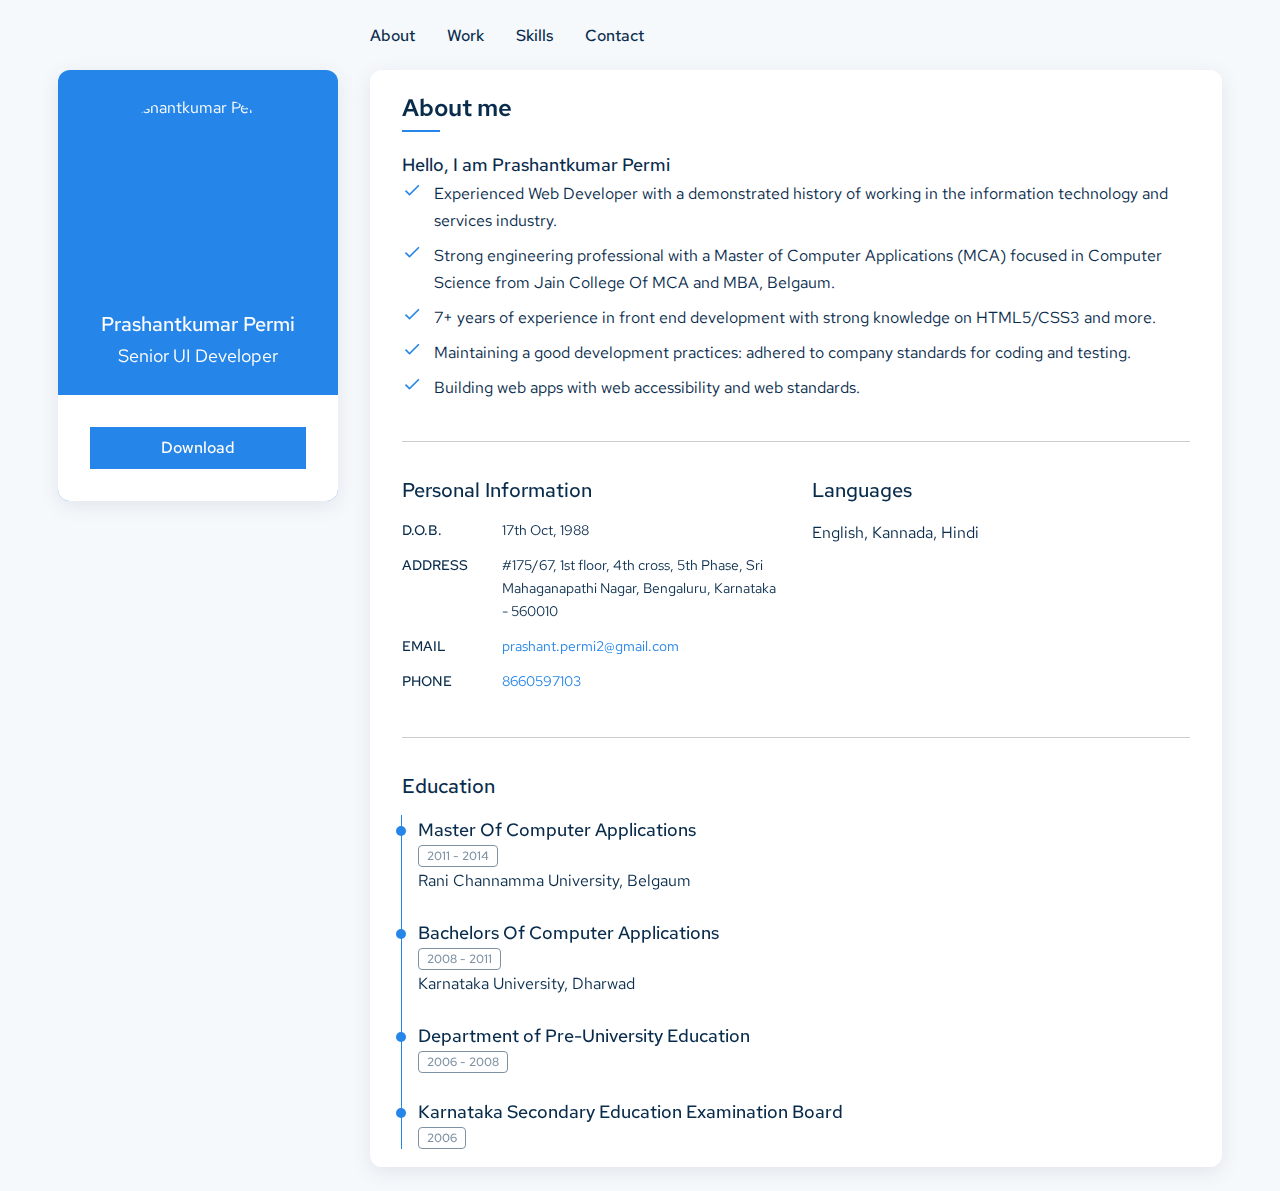
==== index.html @ 43761451 "Portfolio website" ====
<!DOCTYPE html><html><head><meta name="viewport" content="width=device-width"/><meta charSet="utf-8"/><title>Home</title><meta name="next-head-count" content="3"/><link rel="icon" type="image/x-icon" href="https://via.placeholder.com/150.png?text=PP"/><link rel="preload" href="/_next/static/css/fc2f9a9418432ce2.css" as="style"/><link rel="stylesheet" href="/_next/static/css/fc2f9a9418432ce2.css" data-n-g=""/><noscript data-n-css=""></noscript><script defer="" nomodule="" src="/_next/static/chunks/polyfills-5cd94c89d3acac5f.js"></script><script src="/_next/static/chunks/webpack-69bfa6990bb9e155.js" defer=""></script><script src="/_next/static/chunks/framework-5f4595e5518b5600.js" defer=""></script><script src="/_next/static/chunks/main-85094a9128cab0b1.js" defer=""></script><script src="/_next/static/chunks/pages/_app-94eb8e727ad892a1.js" defer=""></script><script src="/_next/static/chunks/247-052f48b142fa77ad.js" defer=""></script><script src="/_next/static/chunks/pages/index-63e2cf2061f1f443.js" defer=""></script><script src="/_next/static/9OXzo9CX_UOfMWnDwP5NI/_buildManifest.js" defer=""></script><script src="/_next/static/9OXzo9CX_UOfMWnDwP5NI/_ssgManifest.js" defer=""></script><script src="/_next/static/9OXzo9CX_UOfMWnDwP5NI/_middlewareManifest.js" defer=""></script><style data-fela-rehydration="111" data-fela-type="RULE">.a{max-width:1196px}.b{margin:0 auto 36px}.c{width:100%}.d{padding:0px 16px}.e{min-height:70px}.f{margin-bottom:24px}.i{display:-webkit-box;display:-webkit-flex;display:-ms-flexbox;display:flex}.j{flex-direction:column}.k{-webkit-align-items:center;-ms-flex-item-align-items:center;align-items:center}.l{overflow-x:auto}.m{padding-top:16px}.n{padding-bottom:16px}.q> li:not(:last-child){margin-right:32px}.r{font-family:'Red Hat Text', sans-serif}.s{font-weight:500}.t{font-size:16px}.u{line-height:27px}.v{flex-wrap:wrap}.w{height:100%}.x{-webkit-align-items:flex-start;-ms-flex-item-align-items:start;align-items:flex-start}.y{position:-webkit-sticky;position:sticky}.z{top:18px}.ab{-webkit-background-color:#2685E8;background-color:#2685E8}.ac{color:#ffffff}.ae{padding:24px 0 0}.af{border-radius:12px}.ag{box-shadow:0 5px 20px 0 rgb(69 67 96 / 10%)}.ah{position:relative}.ai{border-radius:50%}.aj{overflow:hidden}.ak{width:190px}.al{height:190px}.am> img{width:100%}.an> img{height:100%}.ao> img{object-fit:contain}.ap{display:inline-block}.aq{margin-top:24px}.ar{font-size:20px}.as{line-height:33px}.at{font-weight:400}.au{font-size:18px}.av{line-height:30px}.aw{-webkit-background-color:#ffffff;background-color:#ffffff}.ax{color:inherit}.ay{padding:32px}.az{border-radius:0 0 12px 12px}.ba{flex-direction:row}.bb{justify-content:center}.bc{cursor:pointer}.bd{height:42px}.be{line-height:42px}.bg{-webkit-box-flex-basis:250px;-webkit-flex-basis:250px;-ms-flex-basis:250px;flex-basis:250px}.bh{margin-bottom:18px}.bi{padding-bottom:4px}.bj:before{content:" "}.bk:before{position:absolute}.bl:before{height:2px}.bm:before{bottom:0}.bn:before{width:38px}.bo:before{background:#2685E8}.bp{padding:18px 32px}.bq{-webkit-flex:1;-ms-flex:1;flex:1}.br{font-weight:600}.bs{font-size:24px}.bt{line-height:40px}.bu> div{width:100%}.bv> div:last-child{margin-top:16px}.ca{padding:0px 0px 8px}.cb{padding-right:12px}.cc{border:0}.cd{border-top-width:1px}.ce{border-top-style:solid}.cf{border-top-color:#ccc}.cg{margin:32px 0}.ch{width:100px}.ci{text-transform:uppercase}.cj{margin-bottom:12px}.ck{font-size:14px}.cl{line-height:23px}.cm{color:#2685E8}.cn:before{content:""}.co:before{left:-1px}.cp:before{-webkit-background-color:#2685E8;background-color:#2685E8}.cq:before{width:1px}.cr:before{height:100%}.cs:not(:last-child){padding-bottom:24px}.ct{padding-left:16px}.cu:before{top:11px}.cv:before{left:-6px}.cw:before{border-radius:50%}.cx:before{width:10px}.cy:before{height:10px}.cz{padding:0px 8px}.da{border-width:1px}.db{border-style:solid}.dc{border-color:#7F92A4}.dd{color:#7F92A4}.de{border-radius:4px}.df{margin-right:auto}.dg{font-size:12px}.dh{line-height:20px}.bf:hover{-webkit-background-color:#1C6ABB;background-color:#1C6ABB}</style><style media="(min-width: 1024px)" data-fela-rehydration="111" data-fela-type="RULE">.g{width:280px}.h{margin-right:32px}.o{margin-left:280px}.p{padding-left:32px}.bw> div{width:50%}.bx> div:first-child{padding-right:16px}.by> div:last-child{padding-left:16px}.bz> div:last-child{margin-top:0px}</style></head><body><div id="__next" data-reactroot=""><div class="a b c d i j"><header class="e i k"><nav class="c l m n o p i"><ul class="c q i"><li class="i"><a class="r s t u" href="/">About</a></li><li class="i"><a class="r s t u" href="/work">Work</a></li><li class="i"><a class="r s t u" href="/skills">Skills</a></li><li class="i"><a class="r s t u" href="/contact">Contact</a></li></ul></nav></header><main class="i v w"><aside class="c f g h i x"><div class="r ab ac ae af ag t u y z c i j k"><span class="ah ai aj ak al am an ao ap" title="Prashantkumar Permi"><img src="https://via.placeholder.com/150.png?text=PP" alt="Prashantkumar Permi"/></span><div class="r s aq ar as">Prashantkumar Permi</div><div class="r at f au av">Senior UI Developer</div><div class="r aw ax ay az c t u i ba bb"><button class="ap r s bc ab ac d bd be bf bg">Download</button></div></div></aside><div class="r aw ax bp af f bq ag t u i j"><div class="ah bh bi bj bk bl bm bn bo r br bs bt">About me</div><div class="r s au av">Hello, I am Prashantkumar Permi</div><div class="ca i j x"><div class="i x"><div class="cb i"><span style="box-sizing:border-box;display:inline-block;overflow:hidden;width:20px;height:20px;background:none;opacity:1;border:0;margin:0;padding:0;position:relative"><img alt="" src="[data-uri]" decoding="async" data-nimg="fixed" style="position:absolute;top:0;left:0;bottom:0;right:0;box-sizing:border-box;padding:0;border:none;margin:auto;display:block;width:0;height:0;min-width:100%;max-width:100%;min-height:100%;max-height:100%"/><noscript><img alt="" srcSet="/check.svg?w=32&amp;q=75 1x, /check.svg?w=48&amp;q=75 2x" src="/check.svg?w=48&amp;q=75" decoding="async" data-nimg="fixed" style="position:absolute;top:0;left:0;bottom:0;right:0;box-sizing:border-box;padding:0;border:none;margin:auto;display:block;width:0;height:0;min-width:100%;max-width:100%;min-height:100%;max-height:100%" loading="lazy"/></noscript></span></div><div class="r at t u">Experienced Web Developer with a demonstrated history of working in the information technology and services industry.</div></div></div><div class="ca i j x"><div class="i x"><div class="cb i"><span style="box-sizing:border-box;display:inline-block;overflow:hidden;width:20px;height:20px;background:none;opacity:1;border:0;margin:0;padding:0;position:relative"><img alt="" src="[data-uri]" decoding="async" data-nimg="fixed" style="position:absolute;top:0;left:0;bottom:0;right:0;box-sizing:border-box;padding:0;border:none;margin:auto;display:block;width:0;height:0;min-width:100%;max-width:100%;min-height:100%;max-height:100%"/><noscript><img alt="" srcSet="/check.svg?w=32&amp;q=75 1x, /check.svg?w=48&amp;q=75 2x" src="/check.svg?w=48&amp;q=75" decoding="async" data-nimg="fixed" style="position:absolute;top:0;left:0;bottom:0;right:0;box-sizing:border-box;padding:0;border:none;margin:auto;display:block;width:0;height:0;min-width:100%;max-width:100%;min-height:100%;max-height:100%" loading="lazy"/></noscript></span></div><div class="r at t u">Strong engineering professional with a Master of Computer Applications (MCA) focused in Computer Science from Jain College Of MCA and MBA, Belgaum.</div></div></div><div class="ca i j x"><div class="i x"><div class="cb i"><span style="box-sizing:border-box;display:inline-block;overflow:hidden;width:20px;height:20px;background:none;opacity:1;border:0;margin:0;padding:0;position:relative"><img alt="" src="[data-uri]" decoding="async" data-nimg="fixed" style="position:absolute;top:0;left:0;bottom:0;right:0;box-sizing:border-box;padding:0;border:none;margin:auto;display:block;width:0;height:0;min-width:100%;max-width:100%;min-height:100%;max-height:100%"/><noscript><img alt="" srcSet="/check.svg?w=32&amp;q=75 1x, /check.svg?w=48&amp;q=75 2x" src="/check.svg?w=48&amp;q=75" decoding="async" data-nimg="fixed" style="position:absolute;top:0;left:0;bottom:0;right:0;box-sizing:border-box;padding:0;border:none;margin:auto;display:block;width:0;height:0;min-width:100%;max-width:100%;min-height:100%;max-height:100%" loading="lazy"/></noscript></span></div><div class="r at t u">7+ years of experience in front end development with strong knowledge on HTML5/CSS3 and <a href="/#">more.</a></div></div></div><div class="ca i j x"><div class="i x"><div class="cb i"><span style="box-sizing:border-box;display:inline-block;overflow:hidden;width:20px;height:20px;background:none;opacity:1;border:0;margin:0;padding:0;position:relative"><img alt="" src="[data-uri]" decoding="async" data-nimg="fixed" style="position:absolute;top:0;left:0;bottom:0;right:0;box-sizing:border-box;padding:0;border:none;margin:auto;display:block;width:0;height:0;min-width:100%;max-width:100%;min-height:100%;max-height:100%"/><noscript><img alt="" srcSet="/check.svg?w=32&amp;q=75 1x, /check.svg?w=48&amp;q=75 2x" src="/check.svg?w=48&amp;q=75" decoding="async" data-nimg="fixed" style="position:absolute;top:0;left:0;bottom:0;right:0;box-sizing:border-box;padding:0;border:none;margin:auto;display:block;width:0;height:0;min-width:100%;max-width:100%;min-height:100%;max-height:100%" loading="lazy"/></noscript></span></div><div class="r at t u">Maintaining a good development practices: adhered to company standards for coding and testing.</div></div></div><div class="ca i j x"><div class="i x"><div class="cb i"><span style="box-sizing:border-box;display:inline-block;overflow:hidden;width:20px;height:20px;background:none;opacity:1;border:0;margin:0;padding:0;position:relative"><img alt="" src="[data-uri]" decoding="async" data-nimg="fixed" style="position:absolute;top:0;left:0;bottom:0;right:0;box-sizing:border-box;padding:0;border:none;margin:auto;display:block;width:0;height:0;min-width:100%;max-width:100%;min-height:100%;max-height:100%"/><noscript><img alt="" srcSet="/check.svg?w=32&amp;q=75 1x, /check.svg?w=48&amp;q=75 2x" src="/check.svg?w=48&amp;q=75" decoding="async" data-nimg="fixed" style="position:absolute;top:0;left:0;bottom:0;right:0;box-sizing:border-box;padding:0;border:none;margin:auto;display:block;width:0;height:0;min-width:100%;max-width:100%;min-height:100%;max-height:100%" loading="lazy"/></noscript></span></div><div class="r at t u">Building web apps with web accessibility and web standards.</div></div></div><hr class="cc cd ce cf c cg"/><div class="ah bu bv bw bx by bz i v"><div class="i j"><div class="r s cj ar as">Personal Information</div><div class="i cj"><div class="ch ci r s ck cl">D.O.B.</div><div class="bq r at ck cl">17th Oct, 1988</div></div><div class="i cj"><div class="ch ci r s ck cl">Address</div><address class="bq r at ck cl">#175/67, 1st floor, 4th cross, 5th Phase, Sri Mahaganapathi Nagar, Bengaluru, Karnataka - 560010</address></div><div class="i cj"><div class="ch ci r s ck cl">Email</div><a href="mailto:prashant.permi2@gmail.com" class="r cm"><div class="bq r at ck cl">prashant.permi2@gmail.com</div></a></div><div class="i cj"><div class="ch ci r s ck cl">Phone</div><a href="tel:8660597103" class="r cm"><div class="bq r at ck cl">8660597103</div></a></div></div><div class="i j"><div class="r s cj ar as">Languages</div><div class="i j cj"><div class="r at t u">English, Kannada, Hindi</div></div></div></div><hr class="cc cd ce cf c cg"/><div class="r s cj ar as">Education</div><div class="ah cn bk co cp cq cr cs"><div class="r ah ct cn cu cp bk cv cw cx cy"><div class="i j"><div class="r s au av">Master Of Computer Applications</div><div class="cz da db dc dd de df i"><div class="r s dg dh">2011 - 2014</div></div></div></div><div class="ah ct"><div class="r at t u">Rani Channamma University, Belgaum</div></div></div><div class="ah cn bk co cp cq cr cs"><div class="r ah ct cn cu cp bk cv cw cx cy"><div class="i j"><div class="r s au av">Bachelors Of Computer Applications</div><div class="cz da db dc dd de df i"><div class="r s dg dh">2008 - 2011</div></div></div></div><div class="ah ct"><div class="r at t u">Karnataka University, Dharwad</div></div></div><div class="ah cn bk co cp cq cr cs"><div class="r ah ct cn cu cp bk cv cw cx cy"><div class="i j"><div class="r s au av">Department of Pre-University Education</div><div class="cz da db dc dd de df i"><div class="r s dg dh">2006 - 2008</div></div></div></div></div><div class="ah cn bk co cp cq cr cs"><div class="r ah ct cn cu cp bk cv cw cx cy"><div class="i j"><div class="r s au av">Karnataka Secondary Education Examination Board</div><div class="cz da db dc dd de df i"><div class="r s dg dh">2006</div></div></div></div></div></div></main></div></div><script id="__NEXT_DATA__" type="application/json">{"props":{"pageProps":{}},"page":"/","query":{},"buildId":"9OXzo9CX_UOfMWnDwP5NI","nextExport":true,"autoExport":true,"isFallback":false,"scriptLoader":[]}</script></body></html>
---- _next/static/css/fc2f9a9418432ce2.css ----
#__next,body,html{height:100%}body{background-color:#f5f9fc;color:#092c4c}a{color:inherit;text-decoration:none}*{box-sizing:border-box}
---- _next/static/css/fc2f9a9418432ce2.css ----
#__next,body,html{height:100%}body{background-color:#f5f9fc;color:#092c4c}a{color:inherit;text-decoration:none}*{box-sizing:border-box}
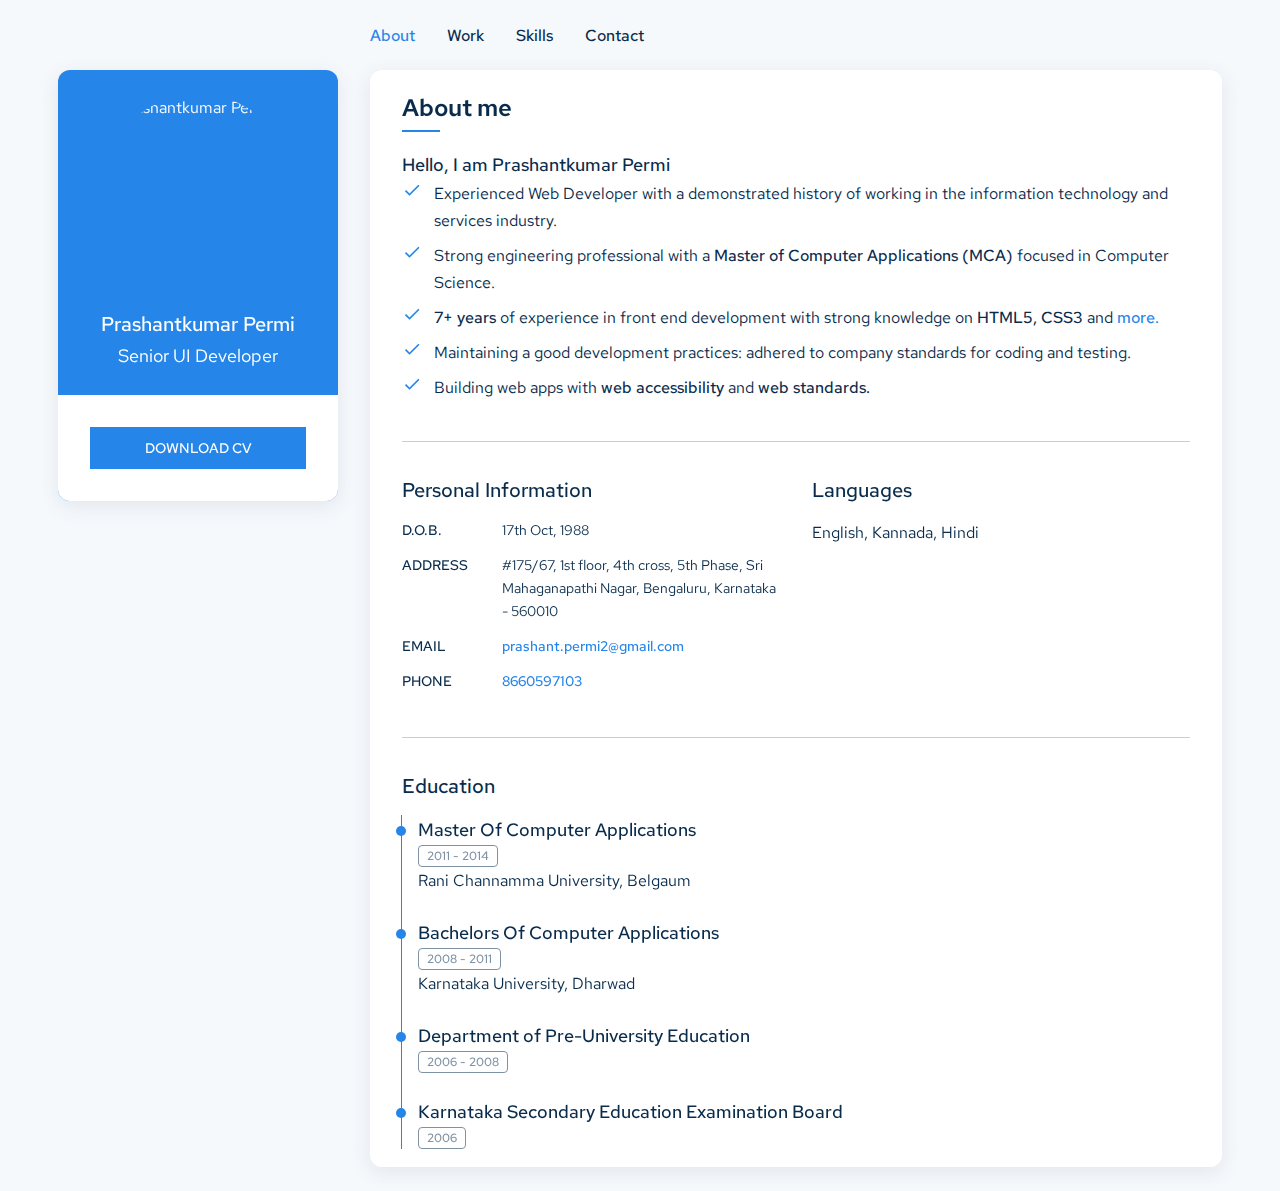
==== commit 980a2ddb: "UI changes" ====
--- a/index.html
+++ b/index.html
@@ -1 +1 @@
-<!DOCTYPE html><html><head><meta name="viewport" content="width=device-width"/><meta charSet="utf-8"/><title>Home</title><meta name="next-head-count" content="3"/><link rel="icon" type="image/x-icon" href="https://via.placeholder.com/150.png?text=PP"/><link rel="preload" href="/_next/static/css/fc2f9a9418432ce2.css" as="style"/><link rel="stylesheet" href="/_next/static/css/fc2f9a9418432ce2.css" data-n-g=""/><noscript data-n-css=""></noscript><script defer="" nomodule="" src="/_next/static/chunks/polyfills-5cd94c89d3acac5f.js"></script><script src="/_next/static/chunks/webpack-69bfa6990bb9e155.js" defer=""></script><script src="/_next/static/chunks/framework-5f4595e5518b5600.js" defer=""></script><script src="/_next/static/chunks/main-85094a9128cab0b1.js" defer=""></script><script src="/_next/static/chunks/pages/_app-94eb8e727ad892a1.js" defer=""></script><script src="/_next/static/chunks/247-052f48b142fa77ad.js" defer=""></script><script src="/_next/static/chunks/pages/index-63e2cf2061f1f443.js" defer=""></script><script src="/_next/static/9OXzo9CX_UOfMWnDwP5NI/_buildManifest.js" defer=""></script><script src="/_next/static/9OXzo9CX_UOfMWnDwP5NI/_ssgManifest.js" defer=""></script><script src="/_next/static/9OXzo9CX_UOfMWnDwP5NI/_middlewareManifest.js" defer=""></script><style data-fela-rehydration="111" data-fela-type="RULE">.a{max-width:1196px}.b{margin:0 auto 36px}.c{width:100%}.d{padding:0px 16px}.e{min-height:70px}.f{margin-bottom:24px}.i{display:-webkit-box;display:-webkit-flex;display:-ms-flexbox;display:flex}.j{flex-direction:column}.k{-webkit-align-items:center;-ms-flex-item-align-items:center;align-items:center}.l{overflow-x:auto}.m{padding-top:16px}.n{padding-bottom:16px}.q> li:not(:last-child){margin-right:32px}.r{font-family:'Red Hat Text', sans-serif}.s{font-weight:500}.t{font-size:16px}.u{line-height:27px}.v{flex-wrap:wrap}.w{height:100%}.x{-webkit-align-items:flex-start;-ms-flex-item-align-items:start;align-items:flex-start}.y{position:-webkit-sticky;position:sticky}.z{top:18px}.ab{-webkit-background-color:#2685E8;background-color:#2685E8}.ac{color:#ffffff}.ae{padding:24px 0 0}.af{border-radius:12px}.ag{box-shadow:0 5px 20px 0 rgb(69 67 96 / 10%)}.ah{position:relative}.ai{border-radius:50%}.aj{overflow:hidden}.ak{width:190px}.al{height:190px}.am> img{width:100%}.an> img{height:100%}.ao> img{object-fit:contain}.ap{display:inline-block}.aq{margin-top:24px}.ar{font-size:20px}.as{line-height:33px}.at{font-weight:400}.au{font-size:18px}.av{line-height:30px}.aw{-webkit-background-color:#ffffff;background-color:#ffffff}.ax{color:inherit}.ay{padding:32px}.az{border-radius:0 0 12px 12px}.ba{flex-direction:row}.bb{justify-content:center}.bc{cursor:pointer}.bd{height:42px}.be{line-height:42px}.bg{-webkit-box-flex-basis:250px;-webkit-flex-basis:250px;-ms-flex-basis:250px;flex-basis:250px}.bh{margin-bottom:18px}.bi{padding-bottom:4px}.bj:before{content:" "}.bk:before{position:absolute}.bl:before{height:2px}.bm:before{bottom:0}.bn:before{width:38px}.bo:before{background:#2685E8}.bp{padding:18px 32px}.bq{-webkit-flex:1;-ms-flex:1;flex:1}.br{font-weight:600}.bs{font-size:24px}.bt{line-height:40px}.bu> div{width:100%}.bv> div:last-child{margin-top:16px}.ca{padding:0px 0px 8px}.cb{padding-right:12px}.cc{border:0}.cd{border-top-width:1px}.ce{border-top-style:solid}.cf{border-top-color:#ccc}.cg{margin:32px 0}.ch{width:100px}.ci{text-transform:uppercase}.cj{margin-bottom:12px}.ck{font-size:14px}.cl{line-height:23px}.cm{color:#2685E8}.cn:before{content:""}.co:before{left:-1px}.cp:before{-webkit-background-color:#2685E8;background-color:#2685E8}.cq:before{width:1px}.cr:before{height:100%}.cs:not(:last-child){padding-bottom:24px}.ct{padding-left:16px}.cu:before{top:11px}.cv:before{left:-6px}.cw:before{border-radius:50%}.cx:before{width:10px}.cy:before{height:10px}.cz{padding:0px 8px}.da{border-width:1px}.db{border-style:solid}.dc{border-color:#7F92A4}.dd{color:#7F92A4}.de{border-radius:4px}.df{margin-right:auto}.dg{font-size:12px}.dh{line-height:20px}.bf:hover{-webkit-background-color:#1C6ABB;background-color:#1C6ABB}</style><style media="(min-width: 1024px)" data-fela-rehydration="111" data-fela-type="RULE">.g{width:280px}.h{margin-right:32px}.o{margin-left:280px}.p{padding-left:32px}.bw> div{width:50%}.bx> div:first-child{padding-right:16px}.by> div:last-child{padding-left:16px}.bz> div:last-child{margin-top:0px}</style></head><body><div id="__next" data-reactroot=""><div class="a b c d i j"><header class="e i k"><nav class="c l m n o p i"><ul class="c q i"><li class="i"><a class="r s t u" href="/">About</a></li><li class="i"><a class="r s t u" href="/work">Work</a></li><li class="i"><a class="r s t u" href="/skills">Skills</a></li><li class="i"><a class="r s t u" href="/contact">Contact</a></li></ul></nav></header><main class="i v w"><aside class="c f g h i x"><div class="r ab ac ae af ag t u y z c i j k"><span class="ah ai aj ak al am an ao ap" title="Prashantkumar Permi"><img src="https://via.placeholder.com/150.png?text=PP" alt="Prashantkumar Permi"/></span><div class="r s aq ar as">Prashantkumar Permi</div><div class="r at f au av">Senior UI Developer</div><div class="r aw ax ay az c t u i ba bb"><button class="ap r s bc ab ac d bd be bf bg">Download</button></div></div></aside><div class="r aw ax bp af f bq ag t u i j"><div class="ah bh bi bj bk bl bm bn bo r br bs bt">About me</div><div class="r s au av">Hello, I am Prashantkumar Permi</div><div class="ca i j x"><div class="i x"><div class="cb i"><span style="box-sizing:border-box;display:inline-block;overflow:hidden;width:20px;height:20px;background:none;opacity:1;border:0;margin:0;padding:0;position:relative"><img alt="" src="[data-uri]" decoding="async" data-nimg="fixed" style="position:absolute;top:0;left:0;bottom:0;right:0;box-sizing:border-box;padding:0;border:none;margin:auto;display:block;width:0;height:0;min-width:100%;max-width:100%;min-height:100%;max-height:100%"/><noscript><img alt="" srcSet="/check.svg?w=32&amp;q=75 1x, /check.svg?w=48&amp;q=75 2x" src="/check.svg?w=48&amp;q=75" decoding="async" data-nimg="fixed" style="position:absolute;top:0;left:0;bottom:0;right:0;box-sizing:border-box;padding:0;border:none;margin:auto;display:block;width:0;height:0;min-width:100%;max-width:100%;min-height:100%;max-height:100%" loading="lazy"/></noscript></span></div><div class="r at t u">Experienced Web Developer with a demonstrated history of working in the information technology and services industry.</div></div></div><div class="ca i j x"><div class="i x"><div class="cb i"><span style="box-sizing:border-box;display:inline-block;overflow:hidden;width:20px;height:20px;background:none;opacity:1;border:0;margin:0;padding:0;position:relative"><img alt="" src="[data-uri]" decoding="async" data-nimg="fixed" style="position:absolute;top:0;left:0;bottom:0;right:0;box-sizing:border-box;padding:0;border:none;margin:auto;display:block;width:0;height:0;min-width:100%;max-width:100%;min-height:100%;max-height:100%"/><noscript><img alt="" srcSet="/check.svg?w=32&amp;q=75 1x, /check.svg?w=48&amp;q=75 2x" src="/check.svg?w=48&amp;q=75" decoding="async" data-nimg="fixed" style="position:absolute;top:0;left:0;bottom:0;right:0;box-sizing:border-box;padding:0;border:none;margin:auto;display:block;width:0;height:0;min-width:100%;max-width:100%;min-height:100%;max-height:100%" loading="lazy"/></noscript></span></div><div class="r at t u">Strong engineering professional with a Master of Computer Applications (MCA) focused in Computer Science from Jain College Of MCA and MBA, Belgaum.</div></div></div><div class="ca i j x"><div class="i x"><div class="cb i"><span style="box-sizing:border-box;display:inline-block;overflow:hidden;width:20px;height:20px;background:none;opacity:1;border:0;margin:0;padding:0;position:relative"><img alt="" src="[data-uri]" decoding="async" data-nimg="fixed" style="position:absolute;top:0;left:0;bottom:0;right:0;box-sizing:border-box;padding:0;border:none;margin:auto;display:block;width:0;height:0;min-width:100%;max-width:100%;min-height:100%;max-height:100%"/><noscript><img alt="" srcSet="/check.svg?w=32&amp;q=75 1x, /check.svg?w=48&amp;q=75 2x" src="/check.svg?w=48&amp;q=75" decoding="async" data-nimg="fixed" style="position:absolute;top:0;left:0;bottom:0;right:0;box-sizing:border-box;padding:0;border:none;margin:auto;display:block;width:0;height:0;min-width:100%;max-width:100%;min-height:100%;max-height:100%" loading="lazy"/></noscript></span></div><div class="r at t u">7+ years of experience in front end development with strong knowledge on HTML5/CSS3 and <a href="/#">more.</a></div></div></div><div class="ca i j x"><div class="i x"><div class="cb i"><span style="box-sizing:border-box;display:inline-block;overflow:hidden;width:20px;height:20px;background:none;opacity:1;border:0;margin:0;padding:0;position:relative"><img alt="" src="[data-uri]" decoding="async" data-nimg="fixed" style="position:absolute;top:0;left:0;bottom:0;right:0;box-sizing:border-box;padding:0;border:none;margin:auto;display:block;width:0;height:0;min-width:100%;max-width:100%;min-height:100%;max-height:100%"/><noscript><img alt="" srcSet="/check.svg?w=32&amp;q=75 1x, /check.svg?w=48&amp;q=75 2x" src="/check.svg?w=48&amp;q=75" decoding="async" data-nimg="fixed" style="position:absolute;top:0;left:0;bottom:0;right:0;box-sizing:border-box;padding:0;border:none;margin:auto;display:block;width:0;height:0;min-width:100%;max-width:100%;min-height:100%;max-height:100%" loading="lazy"/></noscript></span></div><div class="r at t u">Maintaining a good development practices: adhered to company standards for coding and testing.</div></div></div><div class="ca i j x"><div class="i x"><div class="cb i"><span style="box-sizing:border-box;display:inline-block;overflow:hidden;width:20px;height:20px;background:none;opacity:1;border:0;margin:0;padding:0;position:relative"><img alt="" src="[data-uri]" decoding="async" data-nimg="fixed" style="position:absolute;top:0;left:0;bottom:0;right:0;box-sizing:border-box;padding:0;border:none;margin:auto;display:block;width:0;height:0;min-width:100%;max-width:100%;min-height:100%;max-height:100%"/><noscript><img alt="" srcSet="/check.svg?w=32&amp;q=75 1x, /check.svg?w=48&amp;q=75 2x" src="/check.svg?w=48&amp;q=75" decoding="async" data-nimg="fixed" style="position:absolute;top:0;left:0;bottom:0;right:0;box-sizing:border-box;padding:0;border:none;margin:auto;display:block;width:0;height:0;min-width:100%;max-width:100%;min-height:100%;max-height:100%" loading="lazy"/></noscript></span></div><div class="r at t u">Building web apps with web accessibility and web standards.</div></div></div><hr class="cc cd ce cf c cg"/><div class="ah bu bv bw bx by bz i v"><div class="i j"><div class="r s cj ar as">Personal Information</div><div class="i cj"><div class="ch ci r s ck cl">D.O.B.</div><div class="bq r at ck cl">17th Oct, 1988</div></div><div class="i cj"><div class="ch ci r s ck cl">Address</div><address class="bq r at ck cl">#175/67, 1st floor, 4th cross, 5th Phase, Sri Mahaganapathi Nagar, Bengaluru, Karnataka - 560010</address></div><div class="i cj"><div class="ch ci r s ck cl">Email</div><a href="mailto:prashant.permi2@gmail.com" class="r cm"><div class="bq r at ck cl">prashant.permi2@gmail.com</div></a></div><div class="i cj"><div class="ch ci r s ck cl">Phone</div><a href="tel:8660597103" class="r cm"><div class="bq r at ck cl">8660597103</div></a></div></div><div class="i j"><div class="r s cj ar as">Languages</div><div class="i j cj"><div class="r at t u">English, Kannada, Hindi</div></div></div></div><hr class="cc cd ce cf c cg"/><div class="r s cj ar as">Education</div><div class="ah cn bk co cp cq cr cs"><div class="r ah ct cn cu cp bk cv cw cx cy"><div class="i j"><div class="r s au av">Master Of Computer Applications</div><div class="cz da db dc dd de df i"><div class="r s dg dh">2011 - 2014</div></div></div></div><div class="ah ct"><div class="r at t u">Rani Channamma University, Belgaum</div></div></div><div class="ah cn bk co cp cq cr cs"><div class="r ah ct cn cu cp bk cv cw cx cy"><div class="i j"><div class="r s au av">Bachelors Of Computer Applications</div><div class="cz da db dc dd de df i"><div class="r s dg dh">2008 - 2011</div></div></div></div><div class="ah ct"><div class="r at t u">Karnataka University, Dharwad</div></div></div><div class="ah cn bk co cp cq cr cs"><div class="r ah ct cn cu cp bk cv cw cx cy"><div class="i j"><div class="r s au av">Department of Pre-University Education</div><div class="cz da db dc dd de df i"><div class="r s dg dh">2006 - 2008</div></div></div></div></div><div class="ah cn bk co cp cq cr cs"><div class="r ah ct cn cu cp bk cv cw cx cy"><div class="i j"><div class="r s au av">Karnataka Secondary Education Examination Board</div><div class="cz da db dc dd de df i"><div class="r s dg dh">2006</div></div></div></div></div></div></main></div></div><script id="__NEXT_DATA__" type="application/json">{"props":{"pageProps":{}},"page":"/","query":{},"buildId":"9OXzo9CX_UOfMWnDwP5NI","nextExport":true,"autoExport":true,"isFallback":false,"scriptLoader":[]}</script></body></html>+<!DOCTYPE html><html lang="en"><head><meta name="viewport" content="width=device-width"/><meta charSet="utf-8"/><title>Prashantkumar Permi | Front End Developer | India</title><meta name="author" content="Prashantkumar Permi"/><meta name="description" content="I am a Front end developer with passion for developing interactive web applications."/><meta name="keywords" content="Front end developer, UI developer, web app developer, React JS UI Developer"/><meta name="next-head-count" content="6"/><link rel="icon" type="image/x-icon" href="https://via.placeholder.com/150.png?text=PP"/><link rel="preload" href="/_next/static/css/fc2f9a9418432ce2.css" as="style"/><link rel="stylesheet" href="/_next/static/css/fc2f9a9418432ce2.css" data-n-g=""/><noscript data-n-css=""></noscript><script defer="" nomodule="" src="/_next/static/chunks/polyfills-5cd94c89d3acac5f.js"></script><script src="/_next/static/chunks/webpack-69bfa6990bb9e155.js" defer=""></script><script src="/_next/static/chunks/framework-5f4595e5518b5600.js" defer=""></script><script src="/_next/static/chunks/main-85094a9128cab0b1.js" defer=""></script><script src="/_next/static/chunks/pages/_app-3158d8e8a2e0bfe4.js" defer=""></script><script src="/_next/static/chunks/675-2dfd33af99798dfb.js" defer=""></script><script src="/_next/static/chunks/pages/index-b7b895ceb4616ee9.js" defer=""></script><script src="/_next/static/qiROohpVe29GkDKJiNeaT/_buildManifest.js" defer=""></script><script src="/_next/static/qiROohpVe29GkDKJiNeaT/_ssgManifest.js" defer=""></script><script src="/_next/static/qiROohpVe29GkDKJiNeaT/_middlewareManifest.js" defer=""></script><style data-fela-rehydration="111" data-fela-type="RULE">.a{max-width:1196px}.b{margin:0 auto 36px}.c{width:100%}.d{padding:0px 16px}.e{min-height:70px}.f{margin-bottom:24px}.i{display:-webkit-box;display:-webkit-flex;display:-ms-flexbox;display:flex}.j{flex-direction:column}.k{-webkit-align-items:center;-ms-flex-item-align-items:center;align-items:center}.l{overflow-x:auto}.m{padding-top:16px}.n{padding-bottom:16px}.q> li:not(:last-child){margin-right:32px}.r{font-family:'Red Hat Text', sans-serif}.s{font-weight:500}.t{color:#2685E8}.u{font-size:16px}.v{line-height:27px}.w{color:inherit}.x{flex-wrap:wrap}.y{height:100%}.z{-webkit-align-items:flex-start;-ms-flex-item-align-items:start;align-items:flex-start}.ab{position:-webkit-sticky;position:sticky}.ac{top:18px}.ae{-webkit-background-color:#2685E8;background-color:#2685E8}.af{color:#ffffff}.ag{padding:24px 0 0}.ah{border-radius:12px}.ai{box-shadow:0 5px 20px 0 rgb(69 67 96 / 10%)}.aj{position:relative}.ak{border-radius:50%}.al{overflow:hidden}.am{width:190px}.an{height:190px}.ao> img{width:100%}.ap> img{height:100%}.aq> img{object-fit:contain}.ar{display:inline-block}.as{margin-top:24px}.at{font-size:20px}.au{line-height:33px}.av{font-weight:400}.aw{font-size:18px}.ax{line-height:30px}.ay{-webkit-background-color:#ffffff;background-color:#ffffff}.az{padding:32px}.ba{border-radius:0 0 12px 12px}.bb{flex-direction:row}.bc{justify-content:center}.bd{cursor:pointer}.be{height:42px}.bf{line-height:42px}.bh{-webkit-box-flex-basis:250px;-webkit-flex-basis:250px;-ms-flex-basis:250px;flex-basis:250px}.bi{font-size:14px}.bj{line-height:23px}.bk{margin-bottom:18px}.bl{padding-bottom:4px}.bm:before{content:" "}.bn:before{position:absolute}.bo:before{height:2px}.bp:before{bottom:0}.bq:before{width:38px}.br:before{background:#2685E8}.bs{padding:18px 32px}.bt{-webkit-flex:1;-ms-flex:1;flex:1}.bu{font-weight:600}.bv{font-size:24px}.bw{line-height:40px}.bx> div{width:100%}.by> div:last-child{margin-top:16px}.cd{padding:0px 0px 8px}.ce{padding-right:12px}.cf{border:0}.cg{border-top-width:1px}.ch{border-top-style:solid}.ci{border-top-color:#ccc}.cj{margin:32px 0}.ck{width:100px}.cl{text-transform:uppercase}.cm{margin-bottom:12px}.cn:before{content:""}.co:before{left:-1px}.cp:before{-webkit-background-color:#2685E8;background-color:#2685E8}.cq:before{width:1px}.cr:before{height:100%}.cs:not(:last-child){padding-bottom:24px}.ct{padding-left:16px}.cu:before{top:11px}.cv:before{left:-6px}.cw:before{border-radius:50%}.cx:before{width:10px}.cy:before{height:10px}.cz{padding:0px 8px}.da{border-width:1px}.db{border-style:solid}.dc{border-color:#7F92A4}.dd{color:#7F92A4}.de{border-radius:4px}.df{margin-right:auto}.dg{font-size:12px}.dh{line-height:20px}.bg:hover{-webkit-background-color:#1C6ABB;background-color:#1C6ABB}</style><style media="(min-width: 1024px)" data-fela-rehydration="111" data-fela-type="RULE">.g{width:280px}.h{margin-right:32px}.o{margin-left:280px}.p{padding-left:32px}.bz> div{width:50%}.ca> div:first-child{padding-right:16px}.cb> div:last-child{padding-left:16px}.cc> div:last-child{margin-top:0px}</style></head><body><div id="__next" data-reactroot=""><div class="a b c d i j"><header class="e i k"><nav class="c l m n o p i"><ul class="c q i"><li class="i"><a class="r s t u v" title="About Prashantkumar Permi" href="/">About</a></li><li class="i"><a class="r s w u v" title="Work Experience" href="/work">Work</a></li><li class="i"><a class="r s w u v" title="Skills of Prashantkumar Permi" href="/skills">Skills</a></li><li class="i"><a class="r s w u v" title="Get in touch" href="/contact">Contact</a></li></ul></nav></header><main class="i x y"><aside class="c f g h i z"><div class="r ae af ag ah ai u v ab ac c i j k"><span class="aj ak al am an ao ap aq ar"><img src="https://via.placeholder.com/150.png?text=PP" alt="Prashantkumar Permi" title="Prashantkumar Permi"/></span><div class="r s as at au">Prashantkumar Permi</div><div class="r av f aw ax">Senior UI Developer</div><div class="r ay w az ba c u v i bb bc"><button class="ar r s bd ae af d be bf bg bh"><div class="r s bi bj">DOWNLOAD CV</div></button></div></div></aside><div class="r ay w bs ah f bt ai u v i j"><h1 class="aj bk bl bm bn bo bp bq br r bu bv bw">About me</h1><h2 class="r s aw ax">Hello, I am Prashantkumar Permi</h2><div class="cd i j z"><div class="i z"><div class="ce i"><span style="box-sizing:border-box;display:inline-block;overflow:hidden;width:20px;height:20px;background:none;opacity:1;border:0;margin:0;padding:0;position:relative"><img alt="" src="[data-uri]" decoding="async" data-nimg="fixed" style="position:absolute;top:0;left:0;bottom:0;right:0;box-sizing:border-box;padding:0;border:none;margin:auto;display:block;width:0;height:0;min-width:100%;max-width:100%;min-height:100%;max-height:100%"/><noscript><img alt="" srcSet="/check.svg?w=32&amp;q=75 1x, /check.svg?w=48&amp;q=75 2x" src="/check.svg?w=48&amp;q=75" decoding="async" data-nimg="fixed" style="position:absolute;top:0;left:0;bottom:0;right:0;box-sizing:border-box;padding:0;border:none;margin:auto;display:block;width:0;height:0;min-width:100%;max-width:100%;min-height:100%;max-height:100%" loading="lazy"/></noscript></span></div><div class="r av u v">Experienced Web Developer with a demonstrated history of working in the information technology and services industry.</div></div></div><div class="cd i j z"><div class="i z"><div class="ce i"><span style="box-sizing:border-box;display:inline-block;overflow:hidden;width:20px;height:20px;background:none;opacity:1;border:0;margin:0;padding:0;position:relative"><img alt="" src="[data-uri]" decoding="async" data-nimg="fixed" style="position:absolute;top:0;left:0;bottom:0;right:0;box-sizing:border-box;padding:0;border:none;margin:auto;display:block;width:0;height:0;min-width:100%;max-width:100%;min-height:100%;max-height:100%"/><noscript><img alt="" srcSet="/check.svg?w=32&amp;q=75 1x, /check.svg?w=48&amp;q=75 2x" src="/check.svg?w=48&amp;q=75" decoding="async" data-nimg="fixed" style="position:absolute;top:0;left:0;bottom:0;right:0;box-sizing:border-box;padding:0;border:none;margin:auto;display:block;width:0;height:0;min-width:100%;max-width:100%;min-height:100%;max-height:100%" loading="lazy"/></noscript></span></div><div class="r av u v">Strong engineering professional with a <span class="r s u v">Master of Computer Applications (MCA)</span> focused in Computer Science.</div></div></div><div class="cd i j z"><div class="i z"><div class="ce i"><span style="box-sizing:border-box;display:inline-block;overflow:hidden;width:20px;height:20px;background:none;opacity:1;border:0;margin:0;padding:0;position:relative"><img alt="" src="[data-uri]" decoding="async" data-nimg="fixed" style="position:absolute;top:0;left:0;bottom:0;right:0;box-sizing:border-box;padding:0;border:none;margin:auto;display:block;width:0;height:0;min-width:100%;max-width:100%;min-height:100%;max-height:100%"/><noscript><img alt="" srcSet="/check.svg?w=32&amp;q=75 1x, /check.svg?w=48&amp;q=75 2x" src="/check.svg?w=48&amp;q=75" decoding="async" data-nimg="fixed" style="position:absolute;top:0;left:0;bottom:0;right:0;box-sizing:border-box;padding:0;border:none;margin:auto;display:block;width:0;height:0;min-width:100%;max-width:100%;min-height:100%;max-height:100%" loading="lazy"/></noscript></span></div><div class="r av u v"><span class="r s u v">7+ years</span> of experience in front end development with strong knowledge on <span class="r s u v">HTML5, CSS3</span> and <!-- --> <a href="/skills" class="r t" title="Prashantkumar Permi&#x27;s Skills"><span class="r s u v">more.</span></a></div></div></div><div class="cd i j z"><div class="i z"><div class="ce i"><span style="box-sizing:border-box;display:inline-block;overflow:hidden;width:20px;height:20px;background:none;opacity:1;border:0;margin:0;padding:0;position:relative"><img alt="" src="[data-uri]" decoding="async" data-nimg="fixed" style="position:absolute;top:0;left:0;bottom:0;right:0;box-sizing:border-box;padding:0;border:none;margin:auto;display:block;width:0;height:0;min-width:100%;max-width:100%;min-height:100%;max-height:100%"/><noscript><img alt="" srcSet="/check.svg?w=32&amp;q=75 1x, /check.svg?w=48&amp;q=75 2x" src="/check.svg?w=48&amp;q=75" decoding="async" data-nimg="fixed" style="position:absolute;top:0;left:0;bottom:0;right:0;box-sizing:border-box;padding:0;border:none;margin:auto;display:block;width:0;height:0;min-width:100%;max-width:100%;min-height:100%;max-height:100%" loading="lazy"/></noscript></span></div><div class="r av u v">Maintaining a good development practices: adhered to company standards for coding and testing.</div></div></div><div class="cd i j z"><div class="i z"><div class="ce i"><span style="box-sizing:border-box;display:inline-block;overflow:hidden;width:20px;height:20px;background:none;opacity:1;border:0;margin:0;padding:0;position:relative"><img alt="" src="[data-uri]" decoding="async" data-nimg="fixed" style="position:absolute;top:0;left:0;bottom:0;right:0;box-sizing:border-box;padding:0;border:none;margin:auto;display:block;width:0;height:0;min-width:100%;max-width:100%;min-height:100%;max-height:100%"/><noscript><img alt="" srcSet="/check.svg?w=32&amp;q=75 1x, /check.svg?w=48&amp;q=75 2x" src="/check.svg?w=48&amp;q=75" decoding="async" data-nimg="fixed" style="position:absolute;top:0;left:0;bottom:0;right:0;box-sizing:border-box;padding:0;border:none;margin:auto;display:block;width:0;height:0;min-width:100%;max-width:100%;min-height:100%;max-height:100%" loading="lazy"/></noscript></span></div><div class="r av u v">Building web apps with<!-- --> <span class="r s u v">web accessibility</span> <!-- -->and<!-- --> <span class="r s u v">web standards.</span></div></div></div><hr class="cf cg ch ci c cj"/><div class="aj bx by bz ca cb cc i x"><div class="i j"><h3 class="r s cm at au">Personal Information</h3><div class="i cm"><div class="ck cl r s bi bj">D.O.B.</div><div class="bt r av bi bj">17th Oct, 1988</div></div><div class="i cm"><div class="ck cl r s bi bj">Address</div><address class="bt r av bi bj">#175/67, 1st floor, 4th cross, 5th Phase, Sri Mahaganapathi Nagar, Bengaluru, Karnataka - 560010</address></div><div class="i cm"><div class="ck cl r s bi bj">Email</div><a href="mailto:prashant.permi2@gmail.com" class="r t"><div class="bt r s bi bj">prashant.permi2@gmail.com</div></a></div><div class="i cm"><div class="ck cl r s bi bj">Phone</div><a href="tel:8660597103" class="r t"><div class="bt r s bi bj">8660597103</div></a></div></div><div class="i j"><h3 class="r s cm at au">Languages</h3><div class="i j cm"><div class="r av u v">English, Kannada, Hindi</div></div></div></div><hr class="cf cg ch ci c cj"/><h3 class="r s cm at au">Education</h3><div class="aj cn bn co cp cq cr cs"><div class="r aj ct cn cu cp bn cv cw cx cy"><div class="i j"><div class="r s aw ax">Master Of Computer Applications</div><div class="cz da db dc dd de df i"><div class="r s dg dh">2011 - 2014</div></div></div></div><div class="aj ct"><div class="r av u v">Rani Channamma University, Belgaum</div></div></div><div class="aj cn bn co cp cq cr cs"><div class="r aj ct cn cu cp bn cv cw cx cy"><div class="i j"><div class="r s aw ax">Bachelors Of Computer Applications</div><div class="cz da db dc dd de df i"><div class="r s dg dh">2008 - 2011</div></div></div></div><div class="aj ct"><div class="r av u v">Karnataka University, Dharwad</div></div></div><div class="aj cn bn co cp cq cr cs"><div class="r aj ct cn cu cp bn cv cw cx cy"><div class="i j"><div class="r s aw ax">Department of Pre-University Education</div><div class="cz da db dc dd de df i"><div class="r s dg dh">2006 - 2008</div></div></div></div></div><div class="aj cn bn co cp cq cr cs"><div class="r aj ct cn cu cp bn cv cw cx cy"><div class="i j"><div class="r s aw ax">Karnataka Secondary Education Examination Board</div><div class="cz da db dc dd de df i"><div class="r s dg dh">2006</div></div></div></div></div></div></main></div></div><script id="__NEXT_DATA__" type="application/json">{"props":{"pageProps":{}},"page":"/","query":{},"buildId":"qiROohpVe29GkDKJiNeaT","nextExport":true,"autoExport":true,"isFallback":false,"scriptLoader":[]}</script></body></html>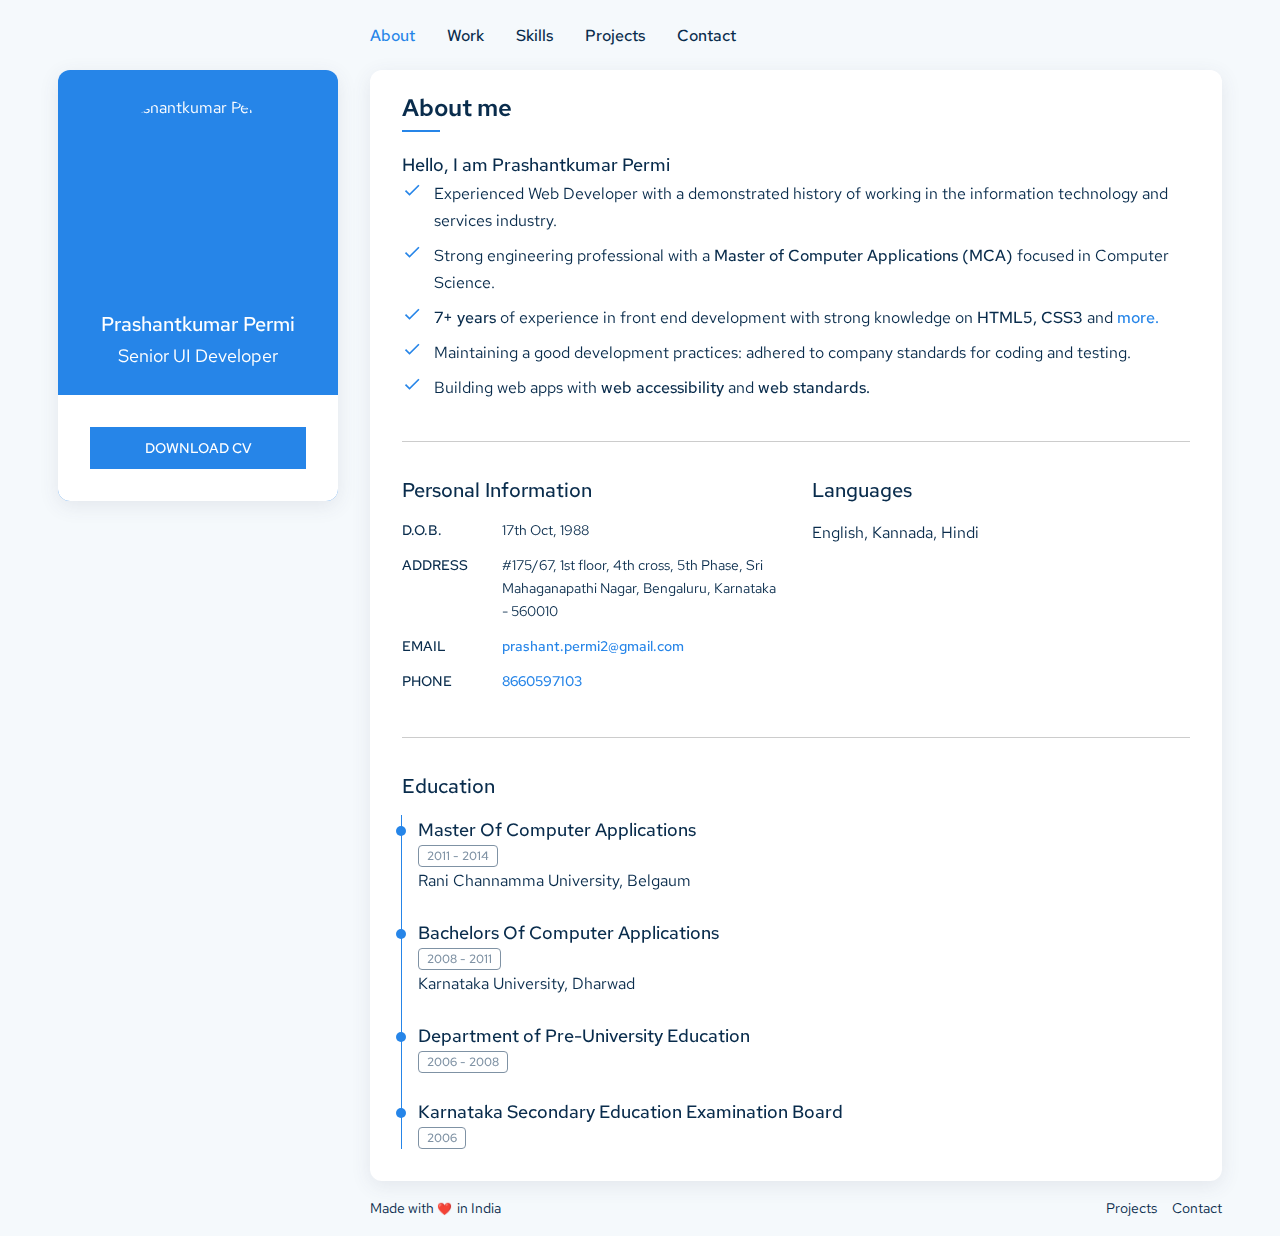
==== commit 9feba82c: "Add Projects page and UI changes" ====
--- a/index.html
+++ b/index.html
@@ -1 +1 @@
-<!DOCTYPE html><html lang="en"><head><meta name="viewport" content="width=device-width"/><meta charSet="utf-8"/><title>Prashantkumar Permi | Front End Developer | India</title><meta name="author" content="Prashantkumar Permi"/><meta name="description" content="I am a Front end developer with passion for developing interactive web applications."/><meta name="keywords" content="Front end developer, UI developer, web app developer, React JS UI Developer"/><meta name="next-head-count" content="6"/><link rel="icon" type="image/x-icon" href="https://via.placeholder.com/150.png?text=PP"/><link rel="preload" href="/_next/static/css/fc2f9a9418432ce2.css" as="style"/><link rel="stylesheet" href="/_next/static/css/fc2f9a9418432ce2.css" data-n-g=""/><noscript data-n-css=""></noscript><script defer="" nomodule="" src="/_next/static/chunks/polyfills-5cd94c89d3acac5f.js"></script><script src="/_next/static/chunks/webpack-69bfa6990bb9e155.js" defer=""></script><script src="/_next/static/chunks/framework-5f4595e5518b5600.js" defer=""></script><script src="/_next/static/chunks/main-85094a9128cab0b1.js" defer=""></script><script src="/_next/static/chunks/pages/_app-3158d8e8a2e0bfe4.js" defer=""></script><script src="/_next/static/chunks/675-2dfd33af99798dfb.js" defer=""></script><script src="/_next/static/chunks/pages/index-b7b895ceb4616ee9.js" defer=""></script><script src="/_next/static/qiROohpVe29GkDKJiNeaT/_buildManifest.js" defer=""></script><script src="/_next/static/qiROohpVe29GkDKJiNeaT/_ssgManifest.js" defer=""></script><script src="/_next/static/qiROohpVe29GkDKJiNeaT/_middlewareManifest.js" defer=""></script><style data-fela-rehydration="111" data-fela-type="RULE">.a{max-width:1196px}.b{margin:0 auto 36px}.c{width:100%}.d{padding:0px 16px}.e{min-height:70px}.f{margin-bottom:24px}.i{display:-webkit-box;display:-webkit-flex;display:-ms-flexbox;display:flex}.j{flex-direction:column}.k{-webkit-align-items:center;-ms-flex-item-align-items:center;align-items:center}.l{overflow-x:auto}.m{padding-top:16px}.n{padding-bottom:16px}.q> li:not(:last-child){margin-right:32px}.r{font-family:'Red Hat Text', sans-serif}.s{font-weight:500}.t{color:#2685E8}.u{font-size:16px}.v{line-height:27px}.w{color:inherit}.x{flex-wrap:wrap}.y{height:100%}.z{-webkit-align-items:flex-start;-ms-flex-item-align-items:start;align-items:flex-start}.ab{position:-webkit-sticky;position:sticky}.ac{top:18px}.ae{-webkit-background-color:#2685E8;background-color:#2685E8}.af{color:#ffffff}.ag{padding:24px 0 0}.ah{border-radius:12px}.ai{box-shadow:0 5px 20px 0 rgb(69 67 96 / 10%)}.aj{position:relative}.ak{border-radius:50%}.al{overflow:hidden}.am{width:190px}.an{height:190px}.ao> img{width:100%}.ap> img{height:100%}.aq> img{object-fit:contain}.ar{display:inline-block}.as{margin-top:24px}.at{font-size:20px}.au{line-height:33px}.av{font-weight:400}.aw{font-size:18px}.ax{line-height:30px}.ay{-webkit-background-color:#ffffff;background-color:#ffffff}.az{padding:32px}.ba{border-radius:0 0 12px 12px}.bb{flex-direction:row}.bc{justify-content:center}.bd{cursor:pointer}.be{height:42px}.bf{line-height:42px}.bh{-webkit-box-flex-basis:250px;-webkit-flex-basis:250px;-ms-flex-basis:250px;flex-basis:250px}.bi{font-size:14px}.bj{line-height:23px}.bk{margin-bottom:18px}.bl{padding-bottom:4px}.bm:before{content:" "}.bn:before{position:absolute}.bo:before{height:2px}.bp:before{bottom:0}.bq:before{width:38px}.br:before{background:#2685E8}.bs{padding:18px 32px}.bt{-webkit-flex:1;-ms-flex:1;flex:1}.bu{font-weight:600}.bv{font-size:24px}.bw{line-height:40px}.bx> div{width:100%}.by> div:last-child{margin-top:16px}.cd{padding:0px 0px 8px}.ce{padding-right:12px}.cf{border:0}.cg{border-top-width:1px}.ch{border-top-style:solid}.ci{border-top-color:#ccc}.cj{margin:32px 0}.ck{width:100px}.cl{text-transform:uppercase}.cm{margin-bottom:12px}.cn:before{content:""}.co:before{left:-1px}.cp:before{-webkit-background-color:#2685E8;background-color:#2685E8}.cq:before{width:1px}.cr:before{height:100%}.cs:not(:last-child){padding-bottom:24px}.ct{padding-left:16px}.cu:before{top:11px}.cv:before{left:-6px}.cw:before{border-radius:50%}.cx:before{width:10px}.cy:before{height:10px}.cz{padding:0px 8px}.da{border-width:1px}.db{border-style:solid}.dc{border-color:#7F92A4}.dd{color:#7F92A4}.de{border-radius:4px}.df{margin-right:auto}.dg{font-size:12px}.dh{line-height:20px}.bg:hover{-webkit-background-color:#1C6ABB;background-color:#1C6ABB}</style><style media="(min-width: 1024px)" data-fela-rehydration="111" data-fela-type="RULE">.g{width:280px}.h{margin-right:32px}.o{margin-left:280px}.p{padding-left:32px}.bz> div{width:50%}.ca> div:first-child{padding-right:16px}.cb> div:last-child{padding-left:16px}.cc> div:last-child{margin-top:0px}</style></head><body><div id="__next" data-reactroot=""><div class="a b c d i j"><header class="e i k"><nav class="c l m n o p i"><ul class="c q i"><li class="i"><a class="r s t u v" title="About Prashantkumar Permi" href="/">About</a></li><li class="i"><a class="r s w u v" title="Work Experience" href="/work">Work</a></li><li class="i"><a class="r s w u v" title="Skills of Prashantkumar Permi" href="/skills">Skills</a></li><li class="i"><a class="r s w u v" title="Get in touch" href="/contact">Contact</a></li></ul></nav></header><main class="i x y"><aside class="c f g h i z"><div class="r ae af ag ah ai u v ab ac c i j k"><span class="aj ak al am an ao ap aq ar"><img src="https://via.placeholder.com/150.png?text=PP" alt="Prashantkumar Permi" title="Prashantkumar Permi"/></span><div class="r s as at au">Prashantkumar Permi</div><div class="r av f aw ax">Senior UI Developer</div><div class="r ay w az ba c u v i bb bc"><button class="ar r s bd ae af d be bf bg bh"><div class="r s bi bj">DOWNLOAD CV</div></button></div></div></aside><div class="r ay w bs ah f bt ai u v i j"><h1 class="aj bk bl bm bn bo bp bq br r bu bv bw">About me</h1><h2 class="r s aw ax">Hello, I am Prashantkumar Permi</h2><div class="cd i j z"><div class="i z"><div class="ce i"><span style="box-sizing:border-box;display:inline-block;overflow:hidden;width:20px;height:20px;background:none;opacity:1;border:0;margin:0;padding:0;position:relative"><img alt="" src="[data-uri]" decoding="async" data-nimg="fixed" style="position:absolute;top:0;left:0;bottom:0;right:0;box-sizing:border-box;padding:0;border:none;margin:auto;display:block;width:0;height:0;min-width:100%;max-width:100%;min-height:100%;max-height:100%"/><noscript><img alt="" srcSet="/check.svg?w=32&amp;q=75 1x, /check.svg?w=48&amp;q=75 2x" src="/check.svg?w=48&amp;q=75" decoding="async" data-nimg="fixed" style="position:absolute;top:0;left:0;bottom:0;right:0;box-sizing:border-box;padding:0;border:none;margin:auto;display:block;width:0;height:0;min-width:100%;max-width:100%;min-height:100%;max-height:100%" loading="lazy"/></noscript></span></div><div class="r av u v">Experienced Web Developer with a demonstrated history of working in the information technology and services industry.</div></div></div><div class="cd i j z"><div class="i z"><div class="ce i"><span style="box-sizing:border-box;display:inline-block;overflow:hidden;width:20px;height:20px;background:none;opacity:1;border:0;margin:0;padding:0;position:relative"><img alt="" src="[data-uri]" decoding="async" data-nimg="fixed" style="position:absolute;top:0;left:0;bottom:0;right:0;box-sizing:border-box;padding:0;border:none;margin:auto;display:block;width:0;height:0;min-width:100%;max-width:100%;min-height:100%;max-height:100%"/><noscript><img alt="" srcSet="/check.svg?w=32&amp;q=75 1x, /check.svg?w=48&amp;q=75 2x" src="/check.svg?w=48&amp;q=75" decoding="async" data-nimg="fixed" style="position:absolute;top:0;left:0;bottom:0;right:0;box-sizing:border-box;padding:0;border:none;margin:auto;display:block;width:0;height:0;min-width:100%;max-width:100%;min-height:100%;max-height:100%" loading="lazy"/></noscript></span></div><div class="r av u v">Strong engineering professional with a <span class="r s u v">Master of Computer Applications (MCA)</span> focused in Computer Science.</div></div></div><div class="cd i j z"><div class="i z"><div class="ce i"><span style="box-sizing:border-box;display:inline-block;overflow:hidden;width:20px;height:20px;background:none;opacity:1;border:0;margin:0;padding:0;position:relative"><img alt="" src="[data-uri]" decoding="async" data-nimg="fixed" style="position:absolute;top:0;left:0;bottom:0;right:0;box-sizing:border-box;padding:0;border:none;margin:auto;display:block;width:0;height:0;min-width:100%;max-width:100%;min-height:100%;max-height:100%"/><noscript><img alt="" srcSet="/check.svg?w=32&amp;q=75 1x, /check.svg?w=48&amp;q=75 2x" src="/check.svg?w=48&amp;q=75" decoding="async" data-nimg="fixed" style="position:absolute;top:0;left:0;bottom:0;right:0;box-sizing:border-box;padding:0;border:none;margin:auto;display:block;width:0;height:0;min-width:100%;max-width:100%;min-height:100%;max-height:100%" loading="lazy"/></noscript></span></div><div class="r av u v"><span class="r s u v">7+ years</span> of experience in front end development with strong knowledge on <span class="r s u v">HTML5, CSS3</span> and <!-- --> <a href="/skills" class="r t" title="Prashantkumar Permi&#x27;s Skills"><span class="r s u v">more.</span></a></div></div></div><div class="cd i j z"><div class="i z"><div class="ce i"><span style="box-sizing:border-box;display:inline-block;overflow:hidden;width:20px;height:20px;background:none;opacity:1;border:0;margin:0;padding:0;position:relative"><img alt="" src="[data-uri]" decoding="async" data-nimg="fixed" style="position:absolute;top:0;left:0;bottom:0;right:0;box-sizing:border-box;padding:0;border:none;margin:auto;display:block;width:0;height:0;min-width:100%;max-width:100%;min-height:100%;max-height:100%"/><noscript><img alt="" srcSet="/check.svg?w=32&amp;q=75 1x, /check.svg?w=48&amp;q=75 2x" src="/check.svg?w=48&amp;q=75" decoding="async" data-nimg="fixed" style="position:absolute;top:0;left:0;bottom:0;right:0;box-sizing:border-box;padding:0;border:none;margin:auto;display:block;width:0;height:0;min-width:100%;max-width:100%;min-height:100%;max-height:100%" loading="lazy"/></noscript></span></div><div class="r av u v">Maintaining a good development practices: adhered to company standards for coding and testing.</div></div></div><div class="cd i j z"><div class="i z"><div class="ce i"><span style="box-sizing:border-box;display:inline-block;overflow:hidden;width:20px;height:20px;background:none;opacity:1;border:0;margin:0;padding:0;position:relative"><img alt="" src="[data-uri]" decoding="async" data-nimg="fixed" style="position:absolute;top:0;left:0;bottom:0;right:0;box-sizing:border-box;padding:0;border:none;margin:auto;display:block;width:0;height:0;min-width:100%;max-width:100%;min-height:100%;max-height:100%"/><noscript><img alt="" srcSet="/check.svg?w=32&amp;q=75 1x, /check.svg?w=48&amp;q=75 2x" src="/check.svg?w=48&amp;q=75" decoding="async" data-nimg="fixed" style="position:absolute;top:0;left:0;bottom:0;right:0;box-sizing:border-box;padding:0;border:none;margin:auto;display:block;width:0;height:0;min-width:100%;max-width:100%;min-height:100%;max-height:100%" loading="lazy"/></noscript></span></div><div class="r av u v">Building web apps with<!-- --> <span class="r s u v">web accessibility</span> <!-- -->and<!-- --> <span class="r s u v">web standards.</span></div></div></div><hr class="cf cg ch ci c cj"/><div class="aj bx by bz ca cb cc i x"><div class="i j"><h3 class="r s cm at au">Personal Information</h3><div class="i cm"><div class="ck cl r s bi bj">D.O.B.</div><div class="bt r av bi bj">17th Oct, 1988</div></div><div class="i cm"><div class="ck cl r s bi bj">Address</div><address class="bt r av bi bj">#175/67, 1st floor, 4th cross, 5th Phase, Sri Mahaganapathi Nagar, Bengaluru, Karnataka - 560010</address></div><div class="i cm"><div class="ck cl r s bi bj">Email</div><a href="mailto:prashant.permi2@gmail.com" class="r t"><div class="bt r s bi bj">prashant.permi2@gmail.com</div></a></div><div class="i cm"><div class="ck cl r s bi bj">Phone</div><a href="tel:8660597103" class="r t"><div class="bt r s bi bj">8660597103</div></a></div></div><div class="i j"><h3 class="r s cm at au">Languages</h3><div class="i j cm"><div class="r av u v">English, Kannada, Hindi</div></div></div></div><hr class="cf cg ch ci c cj"/><h3 class="r s cm at au">Education</h3><div class="aj cn bn co cp cq cr cs"><div class="r aj ct cn cu cp bn cv cw cx cy"><div class="i j"><div class="r s aw ax">Master Of Computer Applications</div><div class="cz da db dc dd de df i"><div class="r s dg dh">2011 - 2014</div></div></div></div><div class="aj ct"><div class="r av u v">Rani Channamma University, Belgaum</div></div></div><div class="aj cn bn co cp cq cr cs"><div class="r aj ct cn cu cp bn cv cw cx cy"><div class="i j"><div class="r s aw ax">Bachelors Of Computer Applications</div><div class="cz da db dc dd de df i"><div class="r s dg dh">2008 - 2011</div></div></div></div><div class="aj ct"><div class="r av u v">Karnataka University, Dharwad</div></div></div><div class="aj cn bn co cp cq cr cs"><div class="r aj ct cn cu cp bn cv cw cx cy"><div class="i j"><div class="r s aw ax">Department of Pre-University Education</div><div class="cz da db dc dd de df i"><div class="r s dg dh">2006 - 2008</div></div></div></div></div><div class="aj cn bn co cp cq cr cs"><div class="r aj ct cn cu cp bn cv cw cx cy"><div class="i j"><div class="r s aw ax">Karnataka Secondary Education Examination Board</div><div class="cz da db dc dd de df i"><div class="r s dg dh">2006</div></div></div></div></div></div></main></div></div><script id="__NEXT_DATA__" type="application/json">{"props":{"pageProps":{}},"page":"/","query":{},"buildId":"qiROohpVe29GkDKJiNeaT","nextExport":true,"autoExport":true,"isFallback":false,"scriptLoader":[]}</script></body></html>+<!DOCTYPE html><html lang="en"><head><meta name="viewport" content="width=device-width"/><meta charSet="utf-8"/><title>Prashantkumar Permi | Front End Developer | India</title><meta name="author" content="Prashantkumar Permi"/><meta name="description" content="I am a Front end developer with passion for developing interactive web applications."/><meta name="keywords" content="Front end developer, UI developer, web app developer, React JS UI Developer"/><meta name="next-head-count" content="6"/><link rel="icon" type="image/x-icon" href="https://via.placeholder.com/150.png?text=PP"/><link rel="preload" href="/_next/static/css/3ef6ddb4d37bc986.css" as="style"/><link rel="stylesheet" href="/_next/static/css/3ef6ddb4d37bc986.css" data-n-g=""/><noscript data-n-css=""></noscript><script defer="" nomodule="" src="/_next/static/chunks/polyfills-5cd94c89d3acac5f.js"></script><script src="/_next/static/chunks/webpack-d7b038a63b619762.js" defer=""></script><script src="/_next/static/chunks/framework-5f4595e5518b5600.js" defer=""></script><script src="/_next/static/chunks/main-b4cdd9636ac3694c.js" defer=""></script><script src="/_next/static/chunks/pages/_app-9bc1e4a0bad667b2.js" defer=""></script><script src="/_next/static/chunks/247-052f48b142fa77ad.js" defer=""></script><script src="/_next/static/chunks/pages/index-62f071310c40ff65.js" defer=""></script><script src="/_next/static/4N8rCx2ME3aHRIq26jfsl/_buildManifest.js" defer=""></script><script src="/_next/static/4N8rCx2ME3aHRIq26jfsl/_ssgManifest.js" defer=""></script><script src="/_next/static/4N8rCx2ME3aHRIq26jfsl/_middlewareManifest.js" defer=""></script><style data-fela-rehydration="116" data-fela-type="RULE">.a{max-width:1196px}.b{margin:0 auto 36px}.c{width:100%}.d{padding:0px 16px}.e{min-height:70px}.f{margin-bottom:24px}.i{margin-bottom:16px}.l{display:-webkit-box;display:-webkit-flex;display:-ms-flexbox;display:flex}.m{flex-direction:column}.n{flex-wrap:wrap}.o{-webkit-align-items:center;-ms-flex-item-align-items:center;align-items:center}.p{overflow-x:auto}.q{padding-top:16px}.r{padding-bottom:16px}.s> li:not(:last-child){margin-right:32px}.t{font-family:'Red Hat Text', sans-serif}.u{font-weight:500}.v{color:#2685E8}.w{font-size:16px}.x{line-height:27px}.y{color:inherit}.z{height:100%}.ab{-webkit-align-items:flex-start;-ms-flex-item-align-items:start;align-items:flex-start}.ac{position:-webkit-sticky;position:sticky}.ae{top:18px}.af{-webkit-background-color:#2685E8;background-color:#2685E8}.ag{color:#ffffff}.ah{padding:24px 0 0}.ai{border-radius:12px}.aj{box-shadow:0 5px 20px 0 rgb(69 67 96 / 10%)}.ak{position:relative}.al{border-radius:50%}.am{overflow:hidden}.an{width:190px}.ao{height:190px}.ap> img{width:100%}.aq> img{height:100%}.ar> img{object-fit:contain}.as{display:inline-block}.at{margin-top:24px}.au{font-size:20px}.av{line-height:33px}.aw{font-weight:400}.ax{font-size:18px}.ay{line-height:30px}.az{-webkit-background-color:#ffffff;background-color:#ffffff}.ba{padding:32px}.bb{border-radius:0 0 12px 12px}.bc{flex-direction:row}.bd{justify-content:center}.be{cursor:pointer}.bf{height:42px}.bg{line-height:42px}.bi{-webkit-box-flex-basis:250px;-webkit-flex-basis:250px;-ms-flex-basis:250px;flex-basis:250px}.bj{font-size:14px}.bk{line-height:23px}.bl{-webkit-flex:1;-ms-flex:1;flex:1}.bm{margin-bottom:18px}.bn{padding-bottom:4px}.bo:before{content:" "}.bp:before{position:absolute}.bq:before{height:2px}.br:before{bottom:0}.bs:before{width:38px}.bt:before{background:#2685E8}.bu{padding:18px 32px 32px}.bw{font-weight:600}.bx{font-size:24px}.by{line-height:40px}.bz> div{width:100%}.ca> div:last-child{margin-top:16px}.cf{padding:0px 0px 8px}.cg{padding-right:12px}.ch{border:0}.ci{border-top-width:1px}.cj{border-top-style:solid}.ck{border-top-color:#ccc}.cl{margin:32px 0}.cm{width:100px}.cn{text-transform:uppercase}.co{margin-bottom:12px}.cp:before{content:""}.cq:before{left:-1px}.cr:before{-webkit-background-color:#2685E8;background-color:#2685E8}.cs:before{width:1px}.ct:before{height:100%}.cu:not(:last-child){padding-bottom:24px}.cv{padding-left:16px}.cw:before{top:11px}.cx:before{left:-6px}.cy:before{border-radius:50%}.cz:before{width:10px}.da:before{height:10px}.db{padding:0px 8px}.dc{border-width:1px}.dd{border-style:solid}.de{border-color:#7F92A4}.df{color:#7F92A4}.dg{border-radius:4px}.dh{margin-right:auto}.di{font-size:12px}.dj{line-height:20px}.dk{justify-content:space-between}.dl{padding-right:5px}.dm{margin-right:15px}.bh:hover{-webkit-background-color:#1C6ABB;background-color:#1C6ABB}</style><style media="(min-width: 1024px)" data-fela-rehydration="116" data-fela-type="RULE">.g{width:280px}.h{margin-right:32px}.j{margin-left:280px}.k{padding-left:32px}.cb> div{width:50%}.cc> div:first-child{padding-right:16px}.cd> div:last-child{padding-left:16px}.ce> div:last-child{margin-top:0px}</style><style media="(max-width: 568px)" data-fela-rehydration="116" data-fela-type="RULE">.bv{padding:16px}</style></head><body><div id="__next" data-reactroot=""><div class="a b c d l m n"><header class="c e l o"><nav class="c p q r j k l"><ul class="c s l"><li class="l"><a class="t u v w x" title="About Prashantkumar Permi" href="/">About</a></li><li class="l"><a class="t u y w x" title="Work Experience" href="/work">Work</a></li><li class="l"><a class="t u y w x" title="Skills of Prashantkumar Permi" href="/skills">Skills</a></li><li class="l"><a class="t u y w x" href="/projects">Projects</a></li><li class="l"><a class="t u y w x" title="Get in touch" href="/contact">Contact</a></li></ul></nav></header><div class="l n c z"><aside class="c f g h l ab"><div class="t af ag ah ai aj w x ac ae c l m o"><span class="ak al am an ao ap aq ar as"><img src="https://via.placeholder.com/150.png?text=PP" alt="Prashantkumar Permi" title="Prashantkumar Permi"/></span><div class="t u at au av">Prashantkumar Permi</div><div class="t aw f ax ay">Senior UI Developer</div><div class="t az y ba bb c w x l bc bd"><button class="as t u be af ag d bf bg bh bi"><div class="t u bj bk">DOWNLOAD CV</div></button></div></div></aside><main class="l m c bl"><div class="t az y bu ai i aj z w x l m ak bv"><h1 class="ak bm bn bo bp bq br bs bt t bw bx by">About me</h1><h2 class="t u ax ay">Hello, I am Prashantkumar Permi</h2><div class="cf l m ab"><div class="l ab"><div class="cg l"><span style="box-sizing:border-box;display:inline-block;overflow:hidden;width:20px;height:20px;background:none;opacity:1;border:0;margin:0;padding:0;position:relative"><img alt="" src="[data-uri]" decoding="async" data-nimg="fixed" style="position:absolute;top:0;left:0;bottom:0;right:0;box-sizing:border-box;padding:0;border:none;margin:auto;display:block;width:0;height:0;min-width:100%;max-width:100%;min-height:100%;max-height:100%"/><noscript><img alt="" srcSet="/check.svg?w=32&amp;q=75 1x, /check.svg?w=48&amp;q=75 2x" src="/check.svg?w=48&amp;q=75" decoding="async" data-nimg="fixed" style="position:absolute;top:0;left:0;bottom:0;right:0;box-sizing:border-box;padding:0;border:none;margin:auto;display:block;width:0;height:0;min-width:100%;max-width:100%;min-height:100%;max-height:100%" loading="lazy"/></noscript></span></div><div class="t aw w x">Experienced Web Developer with a demonstrated history of working in the information technology and services industry.</div></div></div><div class="cf l m ab"><div class="l ab"><div class="cg l"><span style="box-sizing:border-box;display:inline-block;overflow:hidden;width:20px;height:20px;background:none;opacity:1;border:0;margin:0;padding:0;position:relative"><img alt="" src="[data-uri]" decoding="async" data-nimg="fixed" style="position:absolute;top:0;left:0;bottom:0;right:0;box-sizing:border-box;padding:0;border:none;margin:auto;display:block;width:0;height:0;min-width:100%;max-width:100%;min-height:100%;max-height:100%"/><noscript><img alt="" srcSet="/check.svg?w=32&amp;q=75 1x, /check.svg?w=48&amp;q=75 2x" src="/check.svg?w=48&amp;q=75" decoding="async" data-nimg="fixed" style="position:absolute;top:0;left:0;bottom:0;right:0;box-sizing:border-box;padding:0;border:none;margin:auto;display:block;width:0;height:0;min-width:100%;max-width:100%;min-height:100%;max-height:100%" loading="lazy"/></noscript></span></div><div class="t aw w x">Strong engineering professional with a<!-- --> <span class="t u w x">Master of Computer Applications (MCA)</span> <!-- -->focused in Computer Science.</div></div></div><div class="cf l m ab"><div class="l ab"><div class="cg l"><span style="box-sizing:border-box;display:inline-block;overflow:hidden;width:20px;height:20px;background:none;opacity:1;border:0;margin:0;padding:0;position:relative"><img alt="" src="[data-uri]" decoding="async" data-nimg="fixed" style="position:absolute;top:0;left:0;bottom:0;right:0;box-sizing:border-box;padding:0;border:none;margin:auto;display:block;width:0;height:0;min-width:100%;max-width:100%;min-height:100%;max-height:100%"/><noscript><img alt="" srcSet="/check.svg?w=32&amp;q=75 1x, /check.svg?w=48&amp;q=75 2x" src="/check.svg?w=48&amp;q=75" decoding="async" data-nimg="fixed" style="position:absolute;top:0;left:0;bottom:0;right:0;box-sizing:border-box;padding:0;border:none;margin:auto;display:block;width:0;height:0;min-width:100%;max-width:100%;min-height:100%;max-height:100%" loading="lazy"/></noscript></span></div><div class="t aw w x"><span class="t u w x">7+ years</span> <!-- -->of experience in front end development with strong knowledge on<!-- --> <span class="t u w x">HTML5, CSS3</span> <!-- -->and<!-- --> <a href="/skills" class="t v" title="Prashantkumar Permi&#x27;s Skills"><span class="t u w x">more.</span></a></div></div></div><div class="cf l m ab"><div class="l ab"><div class="cg l"><span style="box-sizing:border-box;display:inline-block;overflow:hidden;width:20px;height:20px;background:none;opacity:1;border:0;margin:0;padding:0;position:relative"><img alt="" src="[data-uri]" decoding="async" data-nimg="fixed" style="position:absolute;top:0;left:0;bottom:0;right:0;box-sizing:border-box;padding:0;border:none;margin:auto;display:block;width:0;height:0;min-width:100%;max-width:100%;min-height:100%;max-height:100%"/><noscript><img alt="" srcSet="/check.svg?w=32&amp;q=75 1x, /check.svg?w=48&amp;q=75 2x" src="/check.svg?w=48&amp;q=75" decoding="async" data-nimg="fixed" style="position:absolute;top:0;left:0;bottom:0;right:0;box-sizing:border-box;padding:0;border:none;margin:auto;display:block;width:0;height:0;min-width:100%;max-width:100%;min-height:100%;max-height:100%" loading="lazy"/></noscript></span></div><div class="t aw w x">Maintaining a good development practices: adhered to company standards for coding and testing.</div></div></div><div class="cf l m ab"><div class="l ab"><div class="cg l"><span style="box-sizing:border-box;display:inline-block;overflow:hidden;width:20px;height:20px;background:none;opacity:1;border:0;margin:0;padding:0;position:relative"><img alt="" src="[data-uri]" decoding="async" data-nimg="fixed" style="position:absolute;top:0;left:0;bottom:0;right:0;box-sizing:border-box;padding:0;border:none;margin:auto;display:block;width:0;height:0;min-width:100%;max-width:100%;min-height:100%;max-height:100%"/><noscript><img alt="" srcSet="/check.svg?w=32&amp;q=75 1x, /check.svg?w=48&amp;q=75 2x" src="/check.svg?w=48&amp;q=75" decoding="async" data-nimg="fixed" style="position:absolute;top:0;left:0;bottom:0;right:0;box-sizing:border-box;padding:0;border:none;margin:auto;display:block;width:0;height:0;min-width:100%;max-width:100%;min-height:100%;max-height:100%" loading="lazy"/></noscript></span></div><div class="t aw w x">Building web apps with<!-- --> <span class="t u w x">web accessibility</span> <!-- -->and<!-- --> <span class="t u w x">web standards.</span></div></div></div><hr class="ch ci cj ck c cl"/><div class="ak bz ca cb cc cd ce l n"><div class="l m"><h3 class="t u co au av">Personal Information</h3><div class="l co"><div class="cm cn t u bj bk">D.O.B.</div><div class="bl t aw bj bk">17th Oct, 1988</div></div><div class="l co"><div class="cm cn t u bj bk">Address</div><address class="bl t aw bj bk">#175/67, 1st floor, 4th cross, 5th Phase, Sri Mahaganapathi Nagar, Bengaluru, Karnataka - 560010</address></div><div class="l co"><div class="cm cn t u bj bk">Email</div><a href="mailto:prashant.permi2@gmail.com" class="t v"><div class="bl t u bj bk">prashant.permi2@gmail.com</div></a></div><div class="l co"><div class="cm cn t u bj bk">Phone</div><a href="tel:8660597103" class="t v"><div class="bl t u bj bk">8660597103</div></a></div></div><div class="l m"><h3 class="t u co au av">Languages</h3><div class="l m co"><div class="t aw w x">English, Kannada, Hindi</div></div></div></div><hr class="ch ci cj ck c cl"/><h3 class="t u co au av">Education</h3><div class="ak cp bp cq cr cs ct cu"><div class="t ak cv cp cw cr bp cx cy cz da"><div class="l m"><div class="t u ax ay">Master Of Computer Applications</div><div class="db dc dd de df dg dh l"><div class="t u di dj">2011 - 2014</div></div></div></div><div class="ak cv"><div class="t aw w x">Rani Channamma University, Belgaum</div></div></div><div class="ak cp bp cq cr cs ct cu"><div class="t ak cv cp cw cr bp cx cy cz da"><div class="l m"><div class="t u ax ay">Bachelors Of Computer Applications</div><div class="db dc dd de df dg dh l"><div class="t u di dj">2008 - 2011</div></div></div></div><div class="ak cv"><div class="t aw w x">Karnataka University, Dharwad</div></div></div><div class="ak cp bp cq cr cs ct cu"><div class="t ak cv cp cw cr bp cx cy cz da"><div class="l m"><div class="t u ax ay">Department of Pre-University Education</div><div class="db dc dd de df dg dh l"><div class="t u di dj">2006 - 2008</div></div></div></div></div><div class="ak cp bp cq cr cs ct cu"><div class="t ak cv cp cw cr bp cx cy cz da"><div class="l m"><div class="t u ax ay">Karnataka Secondary Education Examination Board</div><div class="db dc dd de df dg dh l"><div class="t u di dj">2006</div></div></div></div></div></div></main></div><footer class="l"><div class="c i j k l m bd n"><div class="l dk n c"><div class="t aw bj bk">Made with<!-- --> <span class="t aw dl di dj">❤️</span>in India</div><div class="l"><a class="t aw dm bj bk" href="/projects">Projects</a><a class="t aw bj bk" href="/contact">Contact</a></div></div></div></footer></div></div><script id="__NEXT_DATA__" type="application/json">{"props":{"pageProps":{}},"page":"/","query":{},"buildId":"4N8rCx2ME3aHRIq26jfsl","nextExport":true,"autoExport":true,"isFallback":false,"scriptLoader":[]}</script><div id="modal-root"></div></body></html>--- a/_next/static/css/3ef6ddb4d37bc986.css
+++ b/_next/static/css/3ef6ddb4d37bc986.css
@@ -0,0 +1 @@
+#__next,body,html{height:100%}body{background-color:#f5f9fc;color:#092c4c}a{color:inherit;text-decoration:none}*{box-sizing:border-box}#nprogress{pointer-events:none}#nprogress .bar{background:#29d;position:fixed;z-index:1031;top:0;left:0;width:100%;height:2px}#nprogress .peg{display:block;position:absolute;right:0;width:100px;height:100%;box-shadow:0 0 10px #29d,0 0 5px #29d;opacity:1;transform:rotate(3deg) translateY(-4px)}#nprogress .spinner{display:block;position:fixed;z-index:1031;top:15px;right:15px}#nprogress .spinner-icon{width:18px;height:18px;box-sizing:border-box;border-color:#29d transparent transparent #29d;border-style:solid;border-width:2px;border-radius:50%;-webkit-animation:nprogress-spinner .4s linear infinite;animation:nprogress-spinner .4s linear infinite}.nprogress-custom-parent{overflow:hidden;position:relative}.nprogress-custom-parent #nprogress .bar,.nprogress-custom-parent #nprogress .spinner{position:absolute}@-webkit-keyframes nprogress-spinner{0%{-webkit-transform:rotate(0deg)}to{-webkit-transform:rotate(1turn)}}@keyframes nprogress-spinner{0%{transform:rotate(0deg)}to{transform:rotate(1turn)}}--- a/_next/static/css/3ef6ddb4d37bc986.css
+++ b/_next/static/css/3ef6ddb4d37bc986.css
@@ -0,0 +1 @@
+#__next,body,html{height:100%}body{background-color:#f5f9fc;color:#092c4c}a{color:inherit;text-decoration:none}*{box-sizing:border-box}#nprogress{pointer-events:none}#nprogress .bar{background:#29d;position:fixed;z-index:1031;top:0;left:0;width:100%;height:2px}#nprogress .peg{display:block;position:absolute;right:0;width:100px;height:100%;box-shadow:0 0 10px #29d,0 0 5px #29d;opacity:1;transform:rotate(3deg) translateY(-4px)}#nprogress .spinner{display:block;position:fixed;z-index:1031;top:15px;right:15px}#nprogress .spinner-icon{width:18px;height:18px;box-sizing:border-box;border-color:#29d transparent transparent #29d;border-style:solid;border-width:2px;border-radius:50%;-webkit-animation:nprogress-spinner .4s linear infinite;animation:nprogress-spinner .4s linear infinite}.nprogress-custom-parent{overflow:hidden;position:relative}.nprogress-custom-parent #nprogress .bar,.nprogress-custom-parent #nprogress .spinner{position:absolute}@-webkit-keyframes nprogress-spinner{0%{-webkit-transform:rotate(0deg)}to{-webkit-transform:rotate(1turn)}}@keyframes nprogress-spinner{0%{transform:rotate(0deg)}to{transform:rotate(1turn)}}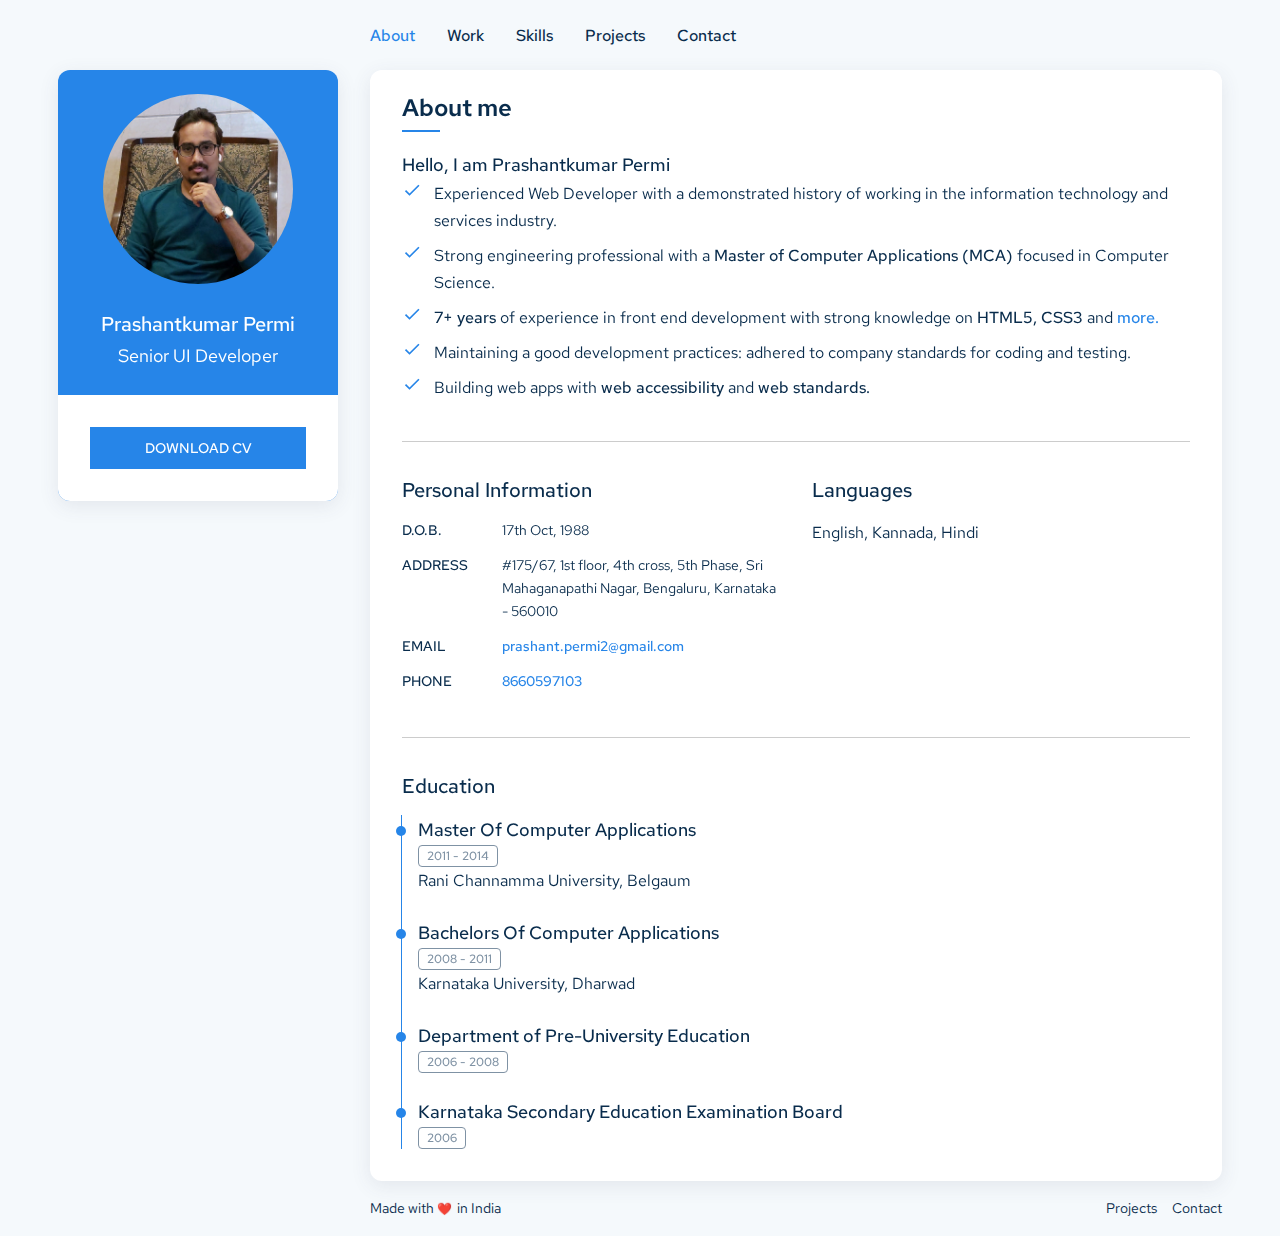
==== commit a4225294: "Work experience and profile updates" ====
--- a/index.html
+++ b/index.html
@@ -1 +1 @@
-<!DOCTYPE html><html lang="en"><head><meta name="viewport" content="width=device-width"/><meta charSet="utf-8"/><title>Prashantkumar Permi | Front End Developer | India</title><meta name="author" content="Prashantkumar Permi"/><meta name="description" content="I am a Front end developer with passion for developing interactive web applications."/><meta name="keywords" content="Front end developer, UI developer, web app developer, React JS UI Developer"/><meta name="next-head-count" content="6"/><link rel="icon" type="image/x-icon" href="https://via.placeholder.com/150.png?text=PP"/><link rel="preload" href="/_next/static/css/3ef6ddb4d37bc986.css" as="style"/><link rel="stylesheet" href="/_next/static/css/3ef6ddb4d37bc986.css" data-n-g=""/><noscript data-n-css=""></noscript><script defer="" nomodule="" src="/_next/static/chunks/polyfills-5cd94c89d3acac5f.js"></script><script src="/_next/static/chunks/webpack-d7b038a63b619762.js" defer=""></script><script src="/_next/static/chunks/framework-5f4595e5518b5600.js" defer=""></script><script src="/_next/static/chunks/main-b4cdd9636ac3694c.js" defer=""></script><script src="/_next/static/chunks/pages/_app-9bc1e4a0bad667b2.js" defer=""></script><script src="/_next/static/chunks/247-052f48b142fa77ad.js" defer=""></script><script src="/_next/static/chunks/pages/index-62f071310c40ff65.js" defer=""></script><script src="/_next/static/4N8rCx2ME3aHRIq26jfsl/_buildManifest.js" defer=""></script><script src="/_next/static/4N8rCx2ME3aHRIq26jfsl/_ssgManifest.js" defer=""></script><script src="/_next/static/4N8rCx2ME3aHRIq26jfsl/_middlewareManifest.js" defer=""></script><style data-fela-rehydration="116" data-fela-type="RULE">.a{max-width:1196px}.b{margin:0 auto 36px}.c{width:100%}.d{padding:0px 16px}.e{min-height:70px}.f{margin-bottom:24px}.i{margin-bottom:16px}.l{display:-webkit-box;display:-webkit-flex;display:-ms-flexbox;display:flex}.m{flex-direction:column}.n{flex-wrap:wrap}.o{-webkit-align-items:center;-ms-flex-item-align-items:center;align-items:center}.p{overflow-x:auto}.q{padding-top:16px}.r{padding-bottom:16px}.s> li:not(:last-child){margin-right:32px}.t{font-family:'Red Hat Text', sans-serif}.u{font-weight:500}.v{color:#2685E8}.w{font-size:16px}.x{line-height:27px}.y{color:inherit}.z{height:100%}.ab{-webkit-align-items:flex-start;-ms-flex-item-align-items:start;align-items:flex-start}.ac{position:-webkit-sticky;position:sticky}.ae{top:18px}.af{-webkit-background-color:#2685E8;background-color:#2685E8}.ag{color:#ffffff}.ah{padding:24px 0 0}.ai{border-radius:12px}.aj{box-shadow:0 5px 20px 0 rgb(69 67 96 / 10%)}.ak{position:relative}.al{border-radius:50%}.am{overflow:hidden}.an{width:190px}.ao{height:190px}.ap> img{width:100%}.aq> img{height:100%}.ar> img{object-fit:contain}.as{display:inline-block}.at{margin-top:24px}.au{font-size:20px}.av{line-height:33px}.aw{font-weight:400}.ax{font-size:18px}.ay{line-height:30px}.az{-webkit-background-color:#ffffff;background-color:#ffffff}.ba{padding:32px}.bb{border-radius:0 0 12px 12px}.bc{flex-direction:row}.bd{justify-content:center}.be{cursor:pointer}.bf{height:42px}.bg{line-height:42px}.bi{-webkit-box-flex-basis:250px;-webkit-flex-basis:250px;-ms-flex-basis:250px;flex-basis:250px}.bj{font-size:14px}.bk{line-height:23px}.bl{-webkit-flex:1;-ms-flex:1;flex:1}.bm{margin-bottom:18px}.bn{padding-bottom:4px}.bo:before{content:" "}.bp:before{position:absolute}.bq:before{height:2px}.br:before{bottom:0}.bs:before{width:38px}.bt:before{background:#2685E8}.bu{padding:18px 32px 32px}.bw{font-weight:600}.bx{font-size:24px}.by{line-height:40px}.bz> div{width:100%}.ca> div:last-child{margin-top:16px}.cf{padding:0px 0px 8px}.cg{padding-right:12px}.ch{border:0}.ci{border-top-width:1px}.cj{border-top-style:solid}.ck{border-top-color:#ccc}.cl{margin:32px 0}.cm{width:100px}.cn{text-transform:uppercase}.co{margin-bottom:12px}.cp:before{content:""}.cq:before{left:-1px}.cr:before{-webkit-background-color:#2685E8;background-color:#2685E8}.cs:before{width:1px}.ct:before{height:100%}.cu:not(:last-child){padding-bottom:24px}.cv{padding-left:16px}.cw:before{top:11px}.cx:before{left:-6px}.cy:before{border-radius:50%}.cz:before{width:10px}.da:before{height:10px}.db{padding:0px 8px}.dc{border-width:1px}.dd{border-style:solid}.de{border-color:#7F92A4}.df{color:#7F92A4}.dg{border-radius:4px}.dh{margin-right:auto}.di{font-size:12px}.dj{line-height:20px}.dk{justify-content:space-between}.dl{padding-right:5px}.dm{margin-right:15px}.bh:hover{-webkit-background-color:#1C6ABB;background-color:#1C6ABB}</style><style media="(min-width: 1024px)" data-fela-rehydration="116" data-fela-type="RULE">.g{width:280px}.h{margin-right:32px}.j{margin-left:280px}.k{padding-left:32px}.cb> div{width:50%}.cc> div:first-child{padding-right:16px}.cd> div:last-child{padding-left:16px}.ce> div:last-child{margin-top:0px}</style><style media="(max-width: 568px)" data-fela-rehydration="116" data-fela-type="RULE">.bv{padding:16px}</style></head><body><div id="__next" data-reactroot=""><div class="a b c d l m n"><header class="c e l o"><nav class="c p q r j k l"><ul class="c s l"><li class="l"><a class="t u v w x" title="About Prashantkumar Permi" href="/">About</a></li><li class="l"><a class="t u y w x" title="Work Experience" href="/work">Work</a></li><li class="l"><a class="t u y w x" title="Skills of Prashantkumar Permi" href="/skills">Skills</a></li><li class="l"><a class="t u y w x" href="/projects">Projects</a></li><li class="l"><a class="t u y w x" title="Get in touch" href="/contact">Contact</a></li></ul></nav></header><div class="l n c z"><aside class="c f g h l ab"><div class="t af ag ah ai aj w x ac ae c l m o"><span class="ak al am an ao ap aq ar as"><img src="https://via.placeholder.com/150.png?text=PP" alt="Prashantkumar Permi" title="Prashantkumar Permi"/></span><div class="t u at au av">Prashantkumar Permi</div><div class="t aw f ax ay">Senior UI Developer</div><div class="t az y ba bb c w x l bc bd"><button class="as t u be af ag d bf bg bh bi"><div class="t u bj bk">DOWNLOAD CV</div></button></div></div></aside><main class="l m c bl"><div class="t az y bu ai i aj z w x l m ak bv"><h1 class="ak bm bn bo bp bq br bs bt t bw bx by">About me</h1><h2 class="t u ax ay">Hello, I am Prashantkumar Permi</h2><div class="cf l m ab"><div class="l ab"><div class="cg l"><span style="box-sizing:border-box;display:inline-block;overflow:hidden;width:20px;height:20px;background:none;opacity:1;border:0;margin:0;padding:0;position:relative"><img alt="" src="[data-uri]" decoding="async" data-nimg="fixed" style="position:absolute;top:0;left:0;bottom:0;right:0;box-sizing:border-box;padding:0;border:none;margin:auto;display:block;width:0;height:0;min-width:100%;max-width:100%;min-height:100%;max-height:100%"/><noscript><img alt="" srcSet="/check.svg?w=32&amp;q=75 1x, /check.svg?w=48&amp;q=75 2x" src="/check.svg?w=48&amp;q=75" decoding="async" data-nimg="fixed" style="position:absolute;top:0;left:0;bottom:0;right:0;box-sizing:border-box;padding:0;border:none;margin:auto;display:block;width:0;height:0;min-width:100%;max-width:100%;min-height:100%;max-height:100%" loading="lazy"/></noscript></span></div><div class="t aw w x">Experienced Web Developer with a demonstrated history of working in the information technology and services industry.</div></div></div><div class="cf l m ab"><div class="l ab"><div class="cg l"><span style="box-sizing:border-box;display:inline-block;overflow:hidden;width:20px;height:20px;background:none;opacity:1;border:0;margin:0;padding:0;position:relative"><img alt="" src="[data-uri]" decoding="async" data-nimg="fixed" style="position:absolute;top:0;left:0;bottom:0;right:0;box-sizing:border-box;padding:0;border:none;margin:auto;display:block;width:0;height:0;min-width:100%;max-width:100%;min-height:100%;max-height:100%"/><noscript><img alt="" srcSet="/check.svg?w=32&amp;q=75 1x, /check.svg?w=48&amp;q=75 2x" src="/check.svg?w=48&amp;q=75" decoding="async" data-nimg="fixed" style="position:absolute;top:0;left:0;bottom:0;right:0;box-sizing:border-box;padding:0;border:none;margin:auto;display:block;width:0;height:0;min-width:100%;max-width:100%;min-height:100%;max-height:100%" loading="lazy"/></noscript></span></div><div class="t aw w x">Strong engineering professional with a<!-- --> <span class="t u w x">Master of Computer Applications (MCA)</span> <!-- -->focused in Computer Science.</div></div></div><div class="cf l m ab"><div class="l ab"><div class="cg l"><span style="box-sizing:border-box;display:inline-block;overflow:hidden;width:20px;height:20px;background:none;opacity:1;border:0;margin:0;padding:0;position:relative"><img alt="" src="[data-uri]" decoding="async" data-nimg="fixed" style="position:absolute;top:0;left:0;bottom:0;right:0;box-sizing:border-box;padding:0;border:none;margin:auto;display:block;width:0;height:0;min-width:100%;max-width:100%;min-height:100%;max-height:100%"/><noscript><img alt="" srcSet="/check.svg?w=32&amp;q=75 1x, /check.svg?w=48&amp;q=75 2x" src="/check.svg?w=48&amp;q=75" decoding="async" data-nimg="fixed" style="position:absolute;top:0;left:0;bottom:0;right:0;box-sizing:border-box;padding:0;border:none;margin:auto;display:block;width:0;height:0;min-width:100%;max-width:100%;min-height:100%;max-height:100%" loading="lazy"/></noscript></span></div><div class="t aw w x"><span class="t u w x">7+ years</span> <!-- -->of experience in front end development with strong knowledge on<!-- --> <span class="t u w x">HTML5, CSS3</span> <!-- -->and<!-- --> <a href="/skills" class="t v" title="Prashantkumar Permi&#x27;s Skills"><span class="t u w x">more.</span></a></div></div></div><div class="cf l m ab"><div class="l ab"><div class="cg l"><span style="box-sizing:border-box;display:inline-block;overflow:hidden;width:20px;height:20px;background:none;opacity:1;border:0;margin:0;padding:0;position:relative"><img alt="" src="[data-uri]" decoding="async" data-nimg="fixed" style="position:absolute;top:0;left:0;bottom:0;right:0;box-sizing:border-box;padding:0;border:none;margin:auto;display:block;width:0;height:0;min-width:100%;max-width:100%;min-height:100%;max-height:100%"/><noscript><img alt="" srcSet="/check.svg?w=32&amp;q=75 1x, /check.svg?w=48&amp;q=75 2x" src="/check.svg?w=48&amp;q=75" decoding="async" data-nimg="fixed" style="position:absolute;top:0;left:0;bottom:0;right:0;box-sizing:border-box;padding:0;border:none;margin:auto;display:block;width:0;height:0;min-width:100%;max-width:100%;min-height:100%;max-height:100%" loading="lazy"/></noscript></span></div><div class="t aw w x">Maintaining a good development practices: adhered to company standards for coding and testing.</div></div></div><div class="cf l m ab"><div class="l ab"><div class="cg l"><span style="box-sizing:border-box;display:inline-block;overflow:hidden;width:20px;height:20px;background:none;opacity:1;border:0;margin:0;padding:0;position:relative"><img alt="" src="[data-uri]" decoding="async" data-nimg="fixed" style="position:absolute;top:0;left:0;bottom:0;right:0;box-sizing:border-box;padding:0;border:none;margin:auto;display:block;width:0;height:0;min-width:100%;max-width:100%;min-height:100%;max-height:100%"/><noscript><img alt="" srcSet="/check.svg?w=32&amp;q=75 1x, /check.svg?w=48&amp;q=75 2x" src="/check.svg?w=48&amp;q=75" decoding="async" data-nimg="fixed" style="position:absolute;top:0;left:0;bottom:0;right:0;box-sizing:border-box;padding:0;border:none;margin:auto;display:block;width:0;height:0;min-width:100%;max-width:100%;min-height:100%;max-height:100%" loading="lazy"/></noscript></span></div><div class="t aw w x">Building web apps with<!-- --> <span class="t u w x">web accessibility</span> <!-- -->and<!-- --> <span class="t u w x">web standards.</span></div></div></div><hr class="ch ci cj ck c cl"/><div class="ak bz ca cb cc cd ce l n"><div class="l m"><h3 class="t u co au av">Personal Information</h3><div class="l co"><div class="cm cn t u bj bk">D.O.B.</div><div class="bl t aw bj bk">17th Oct, 1988</div></div><div class="l co"><div class="cm cn t u bj bk">Address</div><address class="bl t aw bj bk">#175/67, 1st floor, 4th cross, 5th Phase, Sri Mahaganapathi Nagar, Bengaluru, Karnataka - 560010</address></div><div class="l co"><div class="cm cn t u bj bk">Email</div><a href="mailto:prashant.permi2@gmail.com" class="t v"><div class="bl t u bj bk">prashant.permi2@gmail.com</div></a></div><div class="l co"><div class="cm cn t u bj bk">Phone</div><a href="tel:8660597103" class="t v"><div class="bl t u bj bk">8660597103</div></a></div></div><div class="l m"><h3 class="t u co au av">Languages</h3><div class="l m co"><div class="t aw w x">English, Kannada, Hindi</div></div></div></div><hr class="ch ci cj ck c cl"/><h3 class="t u co au av">Education</h3><div class="ak cp bp cq cr cs ct cu"><div class="t ak cv cp cw cr bp cx cy cz da"><div class="l m"><div class="t u ax ay">Master Of Computer Applications</div><div class="db dc dd de df dg dh l"><div class="t u di dj">2011 - 2014</div></div></div></div><div class="ak cv"><div class="t aw w x">Rani Channamma University, Belgaum</div></div></div><div class="ak cp bp cq cr cs ct cu"><div class="t ak cv cp cw cr bp cx cy cz da"><div class="l m"><div class="t u ax ay">Bachelors Of Computer Applications</div><div class="db dc dd de df dg dh l"><div class="t u di dj">2008 - 2011</div></div></div></div><div class="ak cv"><div class="t aw w x">Karnataka University, Dharwad</div></div></div><div class="ak cp bp cq cr cs ct cu"><div class="t ak cv cp cw cr bp cx cy cz da"><div class="l m"><div class="t u ax ay">Department of Pre-University Education</div><div class="db dc dd de df dg dh l"><div class="t u di dj">2006 - 2008</div></div></div></div></div><div class="ak cp bp cq cr cs ct cu"><div class="t ak cv cp cw cr bp cx cy cz da"><div class="l m"><div class="t u ax ay">Karnataka Secondary Education Examination Board</div><div class="db dc dd de df dg dh l"><div class="t u di dj">2006</div></div></div></div></div></div></main></div><footer class="l"><div class="c i j k l m bd n"><div class="l dk n c"><div class="t aw bj bk">Made with<!-- --> <span class="t aw dl di dj">❤️</span>in India</div><div class="l"><a class="t aw dm bj bk" href="/projects">Projects</a><a class="t aw bj bk" href="/contact">Contact</a></div></div></div></footer></div></div><script id="__NEXT_DATA__" type="application/json">{"props":{"pageProps":{}},"page":"/","query":{},"buildId":"4N8rCx2ME3aHRIq26jfsl","nextExport":true,"autoExport":true,"isFallback":false,"scriptLoader":[]}</script><div id="modal-root"></div></body></html>+<!DOCTYPE html><html lang="en"><head><meta name="viewport" content="width=device-width"/><meta charSet="utf-8"/><title>Prashantkumar Permi | Front End Developer | India</title><meta name="author" content="Prashantkumar Permi"/><meta name="description" content="I am a Front end developer with passion for developing interactive web applications."/><meta name="keywords" content="Front end developer, UI developer, web app developer, React JS UI Developer"/><meta name="next-head-count" content="6"/><link rel="icon" type="image/x-icon" href="https://via.placeholder.com/150.png?text=PP"/><link rel="preload" href="/_next/static/css/3ef6ddb4d37bc986.css" as="style"/><link rel="stylesheet" href="/_next/static/css/3ef6ddb4d37bc986.css" data-n-g=""/><noscript data-n-css=""></noscript><script defer="" nomodule="" src="/_next/static/chunks/polyfills-5cd94c89d3acac5f.js"></script><script src="/_next/static/chunks/webpack-d7b038a63b619762.js" defer=""></script><script src="/_next/static/chunks/framework-5f4595e5518b5600.js" defer=""></script><script src="/_next/static/chunks/main-b4cdd9636ac3694c.js" defer=""></script><script src="/_next/static/chunks/pages/_app-9bc1e4a0bad667b2.js" defer=""></script><script src="/_next/static/chunks/247-052f48b142fa77ad.js" defer=""></script><script src="/_next/static/chunks/pages/index-8f864095475d72e4.js" defer=""></script><script src="/_next/static/CylME6jXJjiCWHj6r719j/_buildManifest.js" defer=""></script><script src="/_next/static/CylME6jXJjiCWHj6r719j/_ssgManifest.js" defer=""></script><script src="/_next/static/CylME6jXJjiCWHj6r719j/_middlewareManifest.js" defer=""></script><style data-fela-rehydration="116" data-fela-type="RULE">.a{max-width:1196px}.b{margin:0 auto 36px}.c{width:100%}.d{padding:0px 16px}.e{min-height:70px}.f{margin-bottom:24px}.i{margin-bottom:16px}.l{display:-webkit-box;display:-webkit-flex;display:-ms-flexbox;display:flex}.m{flex-direction:column}.n{flex-wrap:wrap}.o{-webkit-align-items:center;-ms-flex-item-align-items:center;align-items:center}.p{overflow-x:auto}.q{padding-top:16px}.r{padding-bottom:16px}.s> li:not(:last-child){margin-right:32px}.t{font-family:'Red Hat Text', sans-serif}.u{font-weight:500}.v{color:#2685E8}.w{font-size:16px}.x{line-height:27px}.y{color:inherit}.z{height:100%}.ab{-webkit-align-items:flex-start;-ms-flex-item-align-items:start;align-items:flex-start}.ac{position:-webkit-sticky;position:sticky}.ae{top:18px}.af{-webkit-background-color:#2685E8;background-color:#2685E8}.ag{color:#ffffff}.ah{padding:24px 0 0}.ai{border-radius:12px}.aj{box-shadow:0 5px 20px 0 rgb(69 67 96 / 10%)}.ak{position:relative}.al{border-radius:50%}.am{overflow:hidden}.an{width:190px}.ao{height:190px}.ap> img{width:100%}.aq> img{height:100%}.ar> img{object-fit:contain}.as{display:inline-block}.at{margin-top:24px}.au{font-size:20px}.av{line-height:33px}.aw{font-weight:400}.ax{font-size:18px}.ay{line-height:30px}.az{-webkit-background-color:#ffffff;background-color:#ffffff}.ba{padding:32px}.bb{border-radius:0 0 12px 12px}.bc{flex-direction:row}.bd{justify-content:center}.be{cursor:pointer}.bf{height:42px}.bg{line-height:42px}.bi{-webkit-box-flex-basis:250px;-webkit-flex-basis:250px;-ms-flex-basis:250px;flex-basis:250px}.bj{font-size:14px}.bk{line-height:23px}.bl{-webkit-flex:1;-ms-flex:1;flex:1}.bm{margin-bottom:18px}.bn{padding-bottom:4px}.bo:before{content:" "}.bp:before{position:absolute}.bq:before{height:2px}.br:before{bottom:0}.bs:before{width:38px}.bt:before{background:#2685E8}.bu{padding:18px 32px 32px}.bw{font-weight:600}.bx{font-size:24px}.by{line-height:40px}.bz> div{width:100%}.ca> div:last-child{margin-top:16px}.cf{padding:0px 0px 8px}.cg{padding-right:12px}.ch{border:0}.ci{border-top-width:1px}.cj{border-top-style:solid}.ck{border-top-color:#ccc}.cl{margin:32px 0}.cm{width:100px}.cn{text-transform:uppercase}.co{margin-bottom:12px}.cp:before{content:""}.cq:before{left:-1px}.cr:before{-webkit-background-color:#2685E8;background-color:#2685E8}.cs:before{width:1px}.ct:before{height:100%}.cu:not(:last-child){padding-bottom:24px}.cv{padding-left:16px}.cw:before{top:11px}.cx:before{left:-6px}.cy:before{border-radius:50%}.cz:before{width:10px}.da:before{height:10px}.db{padding:0px 8px}.dc{border-width:1px}.dd{border-style:solid}.de{border-color:#7F92A4}.df{color:#7F92A4}.dg{border-radius:4px}.dh{margin-right:auto}.di{font-size:12px}.dj{line-height:20px}.dk{justify-content:space-between}.dl{padding-right:5px}.dm{margin-right:15px}.bh:hover{-webkit-background-color:#1C6ABB;background-color:#1C6ABB}</style><style media="(min-width: 1024px)" data-fela-rehydration="116" data-fela-type="RULE">.g{width:280px}.h{margin-right:32px}.j{margin-left:280px}.k{padding-left:32px}.cb> div{width:50%}.cc> div:first-child{padding-right:16px}.cd> div:last-child{padding-left:16px}.ce> div:last-child{margin-top:0px}</style><style media="(max-width: 568px)" data-fela-rehydration="116" data-fela-type="RULE">.bv{padding:16px}</style></head><body><div id="__next" data-reactroot=""><div class="a b c d l m n"><header class="c e l o"><nav class="c p q r j k l"><ul class="c s l"><li class="l"><a class="t u v w x" title="About Prashantkumar Permi" href="/">About</a></li><li class="l"><a class="t u y w x" title="Work Experience" href="/work">Work</a></li><li class="l"><a class="t u y w x" title="Skills of Prashantkumar Permi" href="/skills">Skills</a></li><li class="l"><a class="t u y w x" href="/projects">Projects</a></li><li class="l"><a class="t u y w x" title="Get in touch" href="/contact">Contact</a></li></ul></nav></header><div class="l n c z"><aside class="c f g h l ab"><div class="t af ag ah ai aj w x ac ae c l m o"><span class="ak al am an ao ap aq ar as"><img src="/prashantkumar-permi.jpeg" alt="Prashantkumar Permi" title="Prashantkumar Permi | Senior UI Developer @Cybrilla"/></span><div class="t u at au av">Prashantkumar Permi</div><div class="t aw f ax ay">Senior UI Developer</div><div class="t az y ba bb c w x l bc bd"><button class="as t u be af ag d bf bg bh bi"><div class="t u bj bk">DOWNLOAD CV</div></button></div></div></aside><main class="l m c bl"><div class="t az y bu ai i aj z w x l m ak bv"><h1 class="ak bm bn bo bp bq br bs bt t bw bx by">About me</h1><h2 class="t u ax ay">Hello, I am Prashantkumar Permi</h2><div class="cf l m ab"><div class="l ab"><div class="cg l"><span style="box-sizing:border-box;display:inline-block;overflow:hidden;width:20px;height:20px;background:none;opacity:1;border:0;margin:0;padding:0;position:relative"><img alt="" src="[data-uri]" decoding="async" data-nimg="fixed" style="position:absolute;top:0;left:0;bottom:0;right:0;box-sizing:border-box;padding:0;border:none;margin:auto;display:block;width:0;height:0;min-width:100%;max-width:100%;min-height:100%;max-height:100%"/><noscript><img alt="" srcSet="/check.svg?w=32&amp;q=75 1x, /check.svg?w=48&amp;q=75 2x" src="/check.svg?w=48&amp;q=75" decoding="async" data-nimg="fixed" style="position:absolute;top:0;left:0;bottom:0;right:0;box-sizing:border-box;padding:0;border:none;margin:auto;display:block;width:0;height:0;min-width:100%;max-width:100%;min-height:100%;max-height:100%" loading="lazy"/></noscript></span></div><div class="t aw w x">Experienced Web Developer with a demonstrated history of working in the information technology and services industry.</div></div></div><div class="cf l m ab"><div class="l ab"><div class="cg l"><span style="box-sizing:border-box;display:inline-block;overflow:hidden;width:20px;height:20px;background:none;opacity:1;border:0;margin:0;padding:0;position:relative"><img alt="" src="[data-uri]" decoding="async" data-nimg="fixed" style="position:absolute;top:0;left:0;bottom:0;right:0;box-sizing:border-box;padding:0;border:none;margin:auto;display:block;width:0;height:0;min-width:100%;max-width:100%;min-height:100%;max-height:100%"/><noscript><img alt="" srcSet="/check.svg?w=32&amp;q=75 1x, /check.svg?w=48&amp;q=75 2x" src="/check.svg?w=48&amp;q=75" decoding="async" data-nimg="fixed" style="position:absolute;top:0;left:0;bottom:0;right:0;box-sizing:border-box;padding:0;border:none;margin:auto;display:block;width:0;height:0;min-width:100%;max-width:100%;min-height:100%;max-height:100%" loading="lazy"/></noscript></span></div><div class="t aw w x">Strong engineering professional with a<!-- --> <span class="t u w x">Master of Computer Applications (MCA)</span> <!-- -->focused in Computer Science.</div></div></div><div class="cf l m ab"><div class="l ab"><div class="cg l"><span style="box-sizing:border-box;display:inline-block;overflow:hidden;width:20px;height:20px;background:none;opacity:1;border:0;margin:0;padding:0;position:relative"><img alt="" src="[data-uri]" decoding="async" data-nimg="fixed" style="position:absolute;top:0;left:0;bottom:0;right:0;box-sizing:border-box;padding:0;border:none;margin:auto;display:block;width:0;height:0;min-width:100%;max-width:100%;min-height:100%;max-height:100%"/><noscript><img alt="" srcSet="/check.svg?w=32&amp;q=75 1x, /check.svg?w=48&amp;q=75 2x" src="/check.svg?w=48&amp;q=75" decoding="async" data-nimg="fixed" style="position:absolute;top:0;left:0;bottom:0;right:0;box-sizing:border-box;padding:0;border:none;margin:auto;display:block;width:0;height:0;min-width:100%;max-width:100%;min-height:100%;max-height:100%" loading="lazy"/></noscript></span></div><div class="t aw w x"><span class="t u w x">7+ years</span> <!-- -->of experience in front end development with strong knowledge on<!-- --> <span class="t u w x">HTML5, CSS3</span> <!-- -->and<!-- --> <a href="/skills" class="t v" title="Prashantkumar Permi&#x27;s Skills"><span class="t u w x">more.</span></a></div></div></div><div class="cf l m ab"><div class="l ab"><div class="cg l"><span style="box-sizing:border-box;display:inline-block;overflow:hidden;width:20px;height:20px;background:none;opacity:1;border:0;margin:0;padding:0;position:relative"><img alt="" src="[data-uri]" decoding="async" data-nimg="fixed" style="position:absolute;top:0;left:0;bottom:0;right:0;box-sizing:border-box;padding:0;border:none;margin:auto;display:block;width:0;height:0;min-width:100%;max-width:100%;min-height:100%;max-height:100%"/><noscript><img alt="" srcSet="/check.svg?w=32&amp;q=75 1x, /check.svg?w=48&amp;q=75 2x" src="/check.svg?w=48&amp;q=75" decoding="async" data-nimg="fixed" style="position:absolute;top:0;left:0;bottom:0;right:0;box-sizing:border-box;padding:0;border:none;margin:auto;display:block;width:0;height:0;min-width:100%;max-width:100%;min-height:100%;max-height:100%" loading="lazy"/></noscript></span></div><div class="t aw w x">Maintaining a good development practices: adhered to company standards for coding and testing.</div></div></div><div class="cf l m ab"><div class="l ab"><div class="cg l"><span style="box-sizing:border-box;display:inline-block;overflow:hidden;width:20px;height:20px;background:none;opacity:1;border:0;margin:0;padding:0;position:relative"><img alt="" src="[data-uri]" decoding="async" data-nimg="fixed" style="position:absolute;top:0;left:0;bottom:0;right:0;box-sizing:border-box;padding:0;border:none;margin:auto;display:block;width:0;height:0;min-width:100%;max-width:100%;min-height:100%;max-height:100%"/><noscript><img alt="" srcSet="/check.svg?w=32&amp;q=75 1x, /check.svg?w=48&amp;q=75 2x" src="/check.svg?w=48&amp;q=75" decoding="async" data-nimg="fixed" style="position:absolute;top:0;left:0;bottom:0;right:0;box-sizing:border-box;padding:0;border:none;margin:auto;display:block;width:0;height:0;min-width:100%;max-width:100%;min-height:100%;max-height:100%" loading="lazy"/></noscript></span></div><div class="t aw w x">Building web apps with<!-- --> <span class="t u w x">web accessibility</span> <!-- -->and<!-- --> <span class="t u w x">web standards.</span></div></div></div><hr class="ch ci cj ck c cl"/><div class="ak bz ca cb cc cd ce l n"><div class="l m"><h3 class="t u co au av">Personal Information</h3><div class="l co"><div class="cm cn t u bj bk">D.O.B.</div><div class="bl t aw bj bk">17th Oct, 1988</div></div><div class="l co"><div class="cm cn t u bj bk">Address</div><address class="bl t aw bj bk">#175/67, 1st floor, 4th cross, 5th Phase, Sri Mahaganapathi Nagar, Bengaluru, Karnataka - 560010</address></div><div class="l co"><div class="cm cn t u bj bk">Email</div><a href="mailto:prashant.permi2@gmail.com" class="t v"><div class="bl t u bj bk">prashant.permi2@gmail.com</div></a></div><div class="l co"><div class="cm cn t u bj bk">Phone</div><a href="tel:8660597103" class="t v"><div class="bl t u bj bk">8660597103</div></a></div></div><div class="l m"><h3 class="t u co au av">Languages</h3><div class="l m co"><div class="t aw w x">English, Kannada, Hindi</div></div></div></div><hr class="ch ci cj ck c cl"/><h3 class="t u co au av">Education</h3><div class="ak cp bp cq cr cs ct cu"><div class="t ak cv cp cw cr bp cx cy cz da"><div class="l m"><div class="t u ax ay">Master Of Computer Applications</div><div class="db dc dd de df dg dh l"><div class="t u di dj">2011 - 2014</div></div></div></div><div class="ak cv"><div class="t aw w x">Rani Channamma University, Belgaum</div></div></div><div class="ak cp bp cq cr cs ct cu"><div class="t ak cv cp cw cr bp cx cy cz da"><div class="l m"><div class="t u ax ay">Bachelors Of Computer Applications</div><div class="db dc dd de df dg dh l"><div class="t u di dj">2008 - 2011</div></div></div></div><div class="ak cv"><div class="t aw w x">Karnataka University, Dharwad</div></div></div><div class="ak cp bp cq cr cs ct cu"><div class="t ak cv cp cw cr bp cx cy cz da"><div class="l m"><div class="t u ax ay">Department of Pre-University Education</div><div class="db dc dd de df dg dh l"><div class="t u di dj">2006 - 2008</div></div></div></div></div><div class="ak cp bp cq cr cs ct cu"><div class="t ak cv cp cw cr bp cx cy cz da"><div class="l m"><div class="t u ax ay">Karnataka Secondary Education Examination Board</div><div class="db dc dd de df dg dh l"><div class="t u di dj">2006</div></div></div></div></div></div></main></div><footer class="l"><div class="c i j k l m bd n"><div class="l dk n c"><div class="t aw bj bk">Made with<!-- --> <span class="t aw dl di dj">❤️</span>in India</div><div class="l"><a class="t aw dm bj bk" href="/projects">Projects</a><a class="t aw bj bk" href="/contact">Contact</a></div></div></div></footer></div></div><script id="__NEXT_DATA__" type="application/json">{"props":{"pageProps":{}},"page":"/","query":{},"buildId":"CylME6jXJjiCWHj6r719j","nextExport":true,"autoExport":true,"isFallback":false,"scriptLoader":[]}</script><div id="modal-root"></div></body></html>